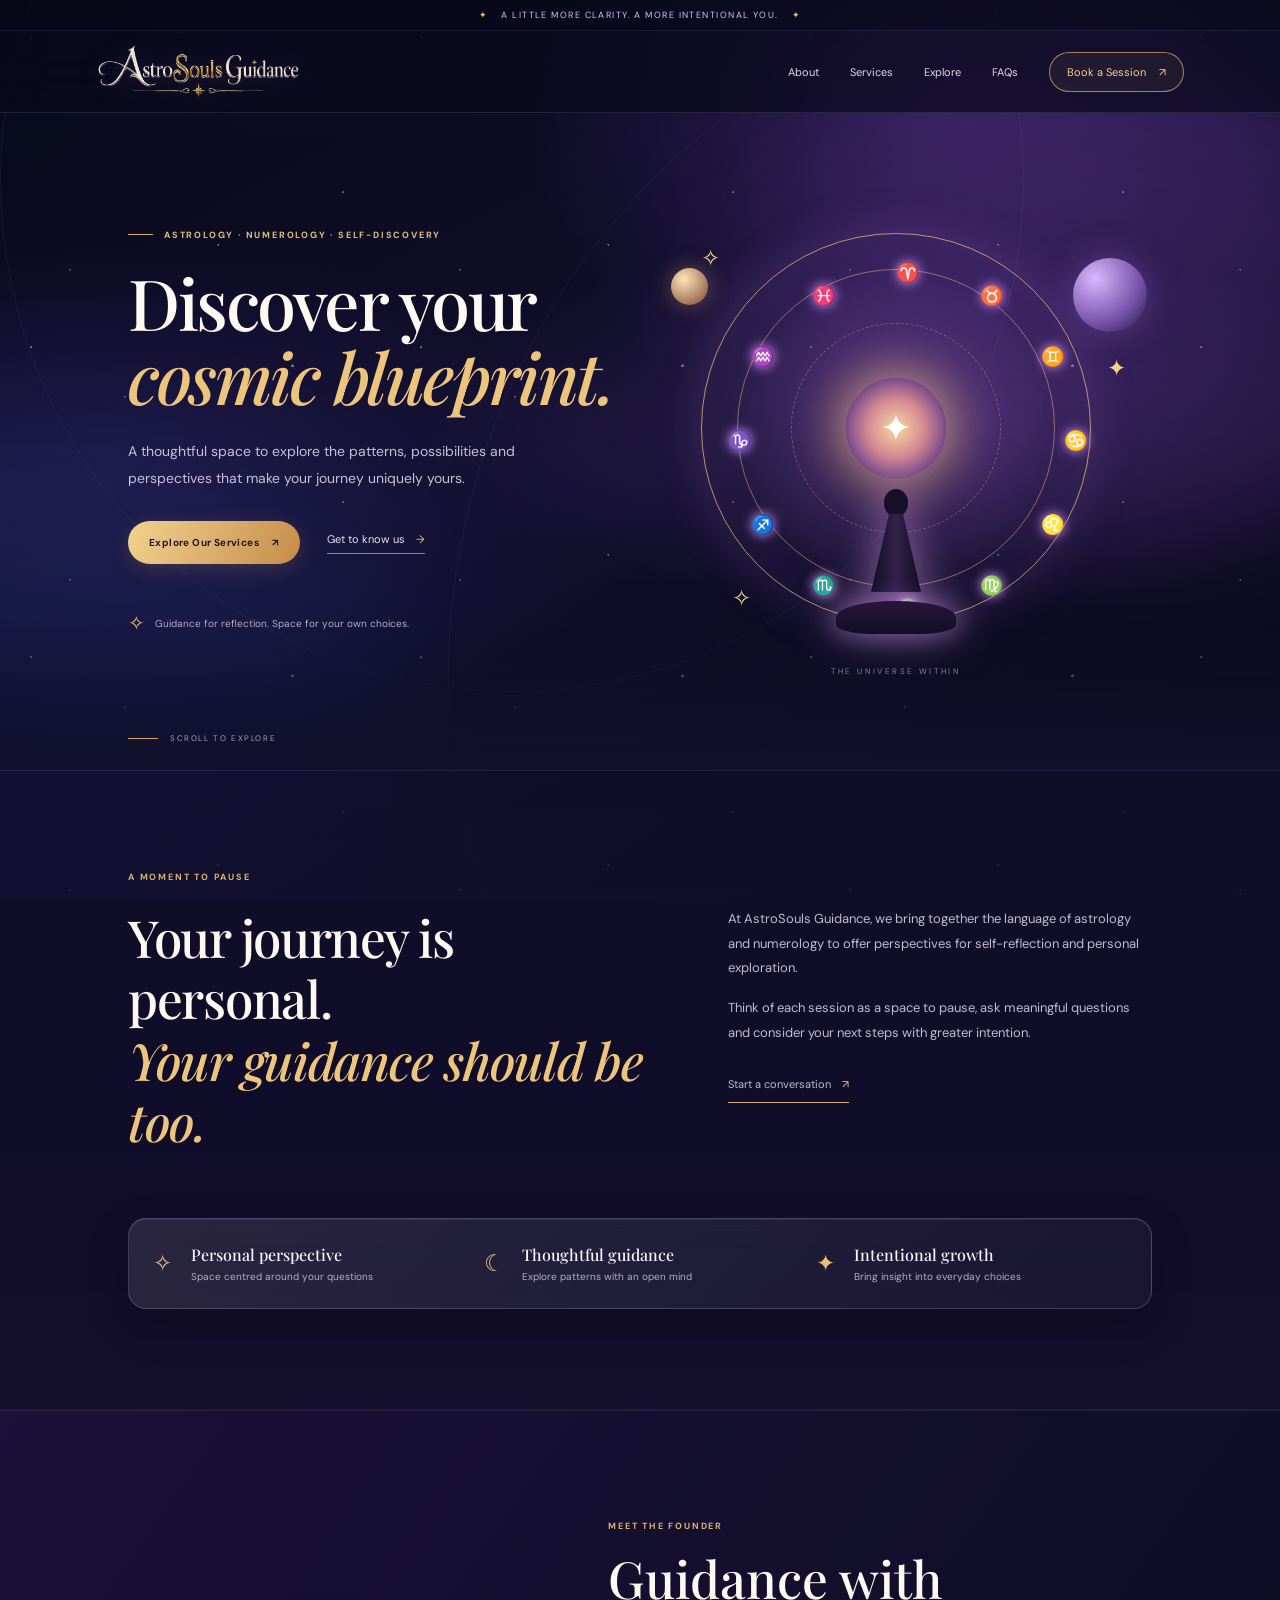
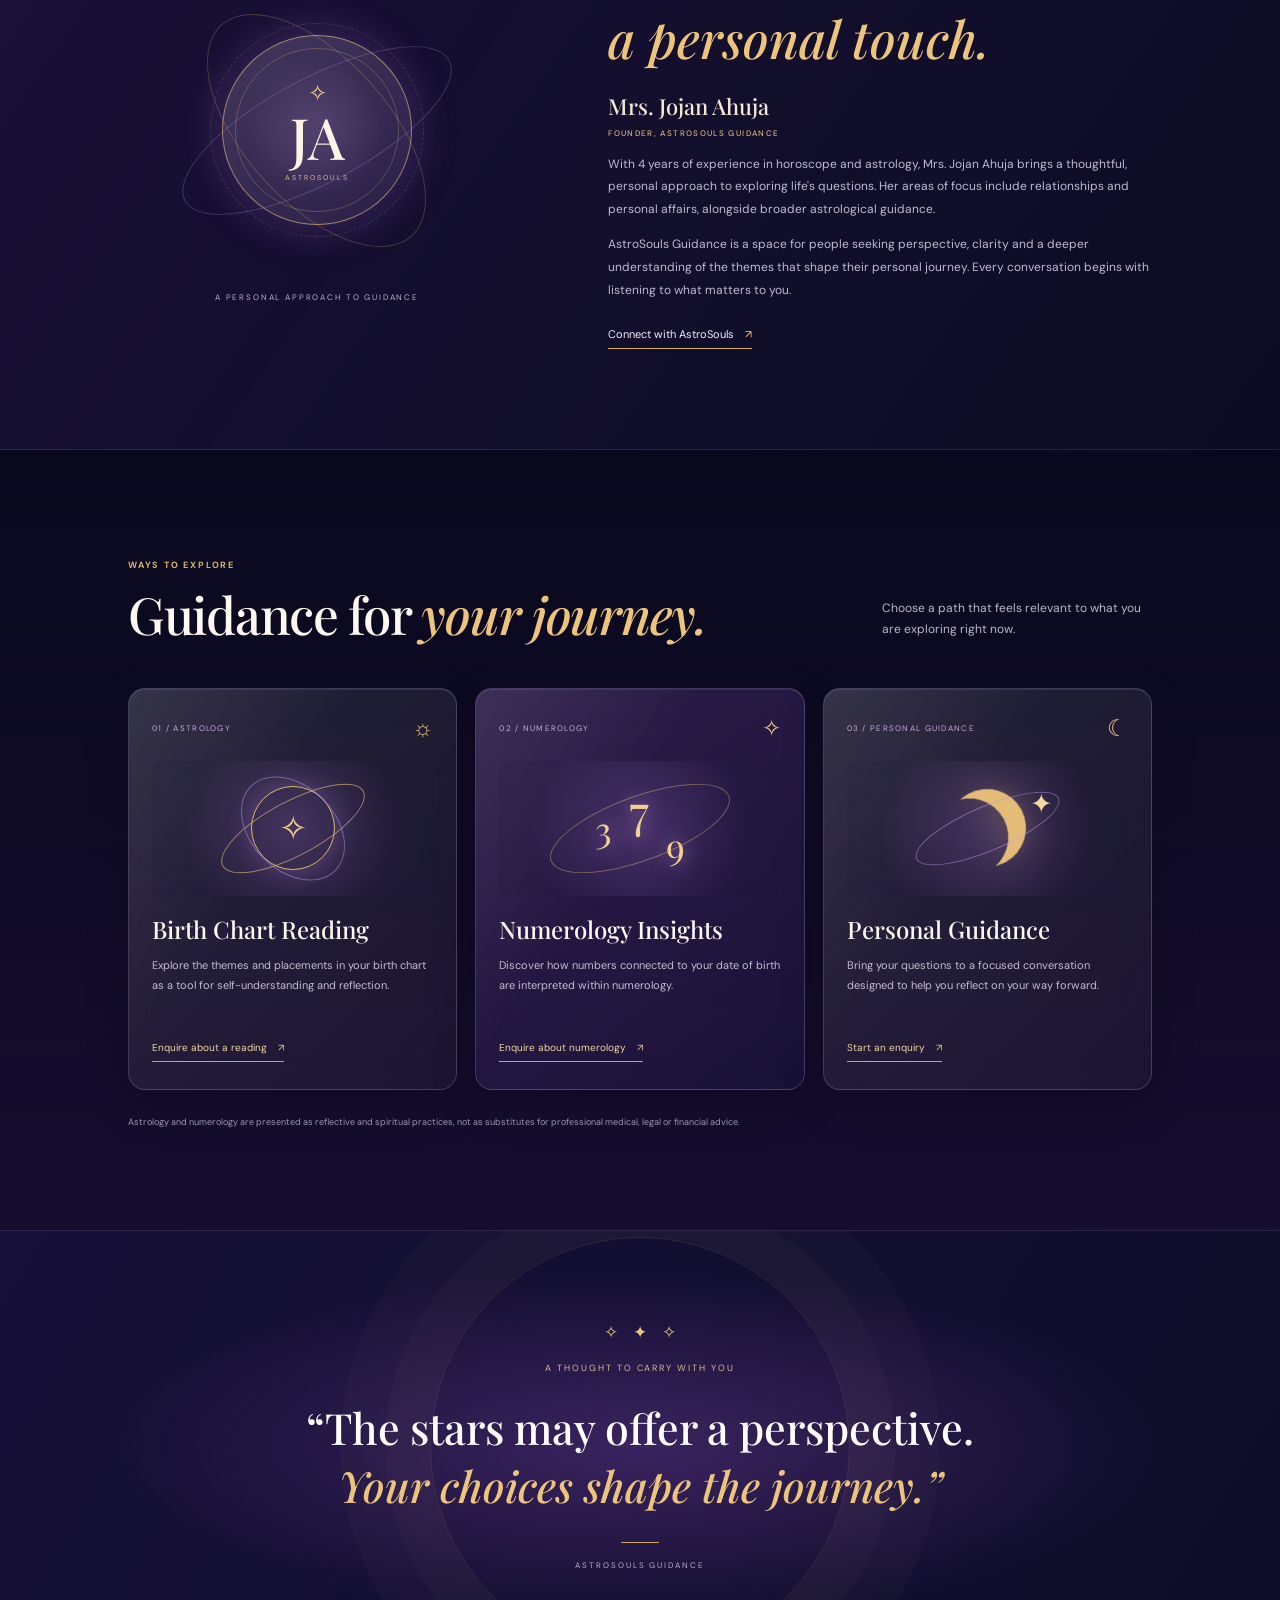
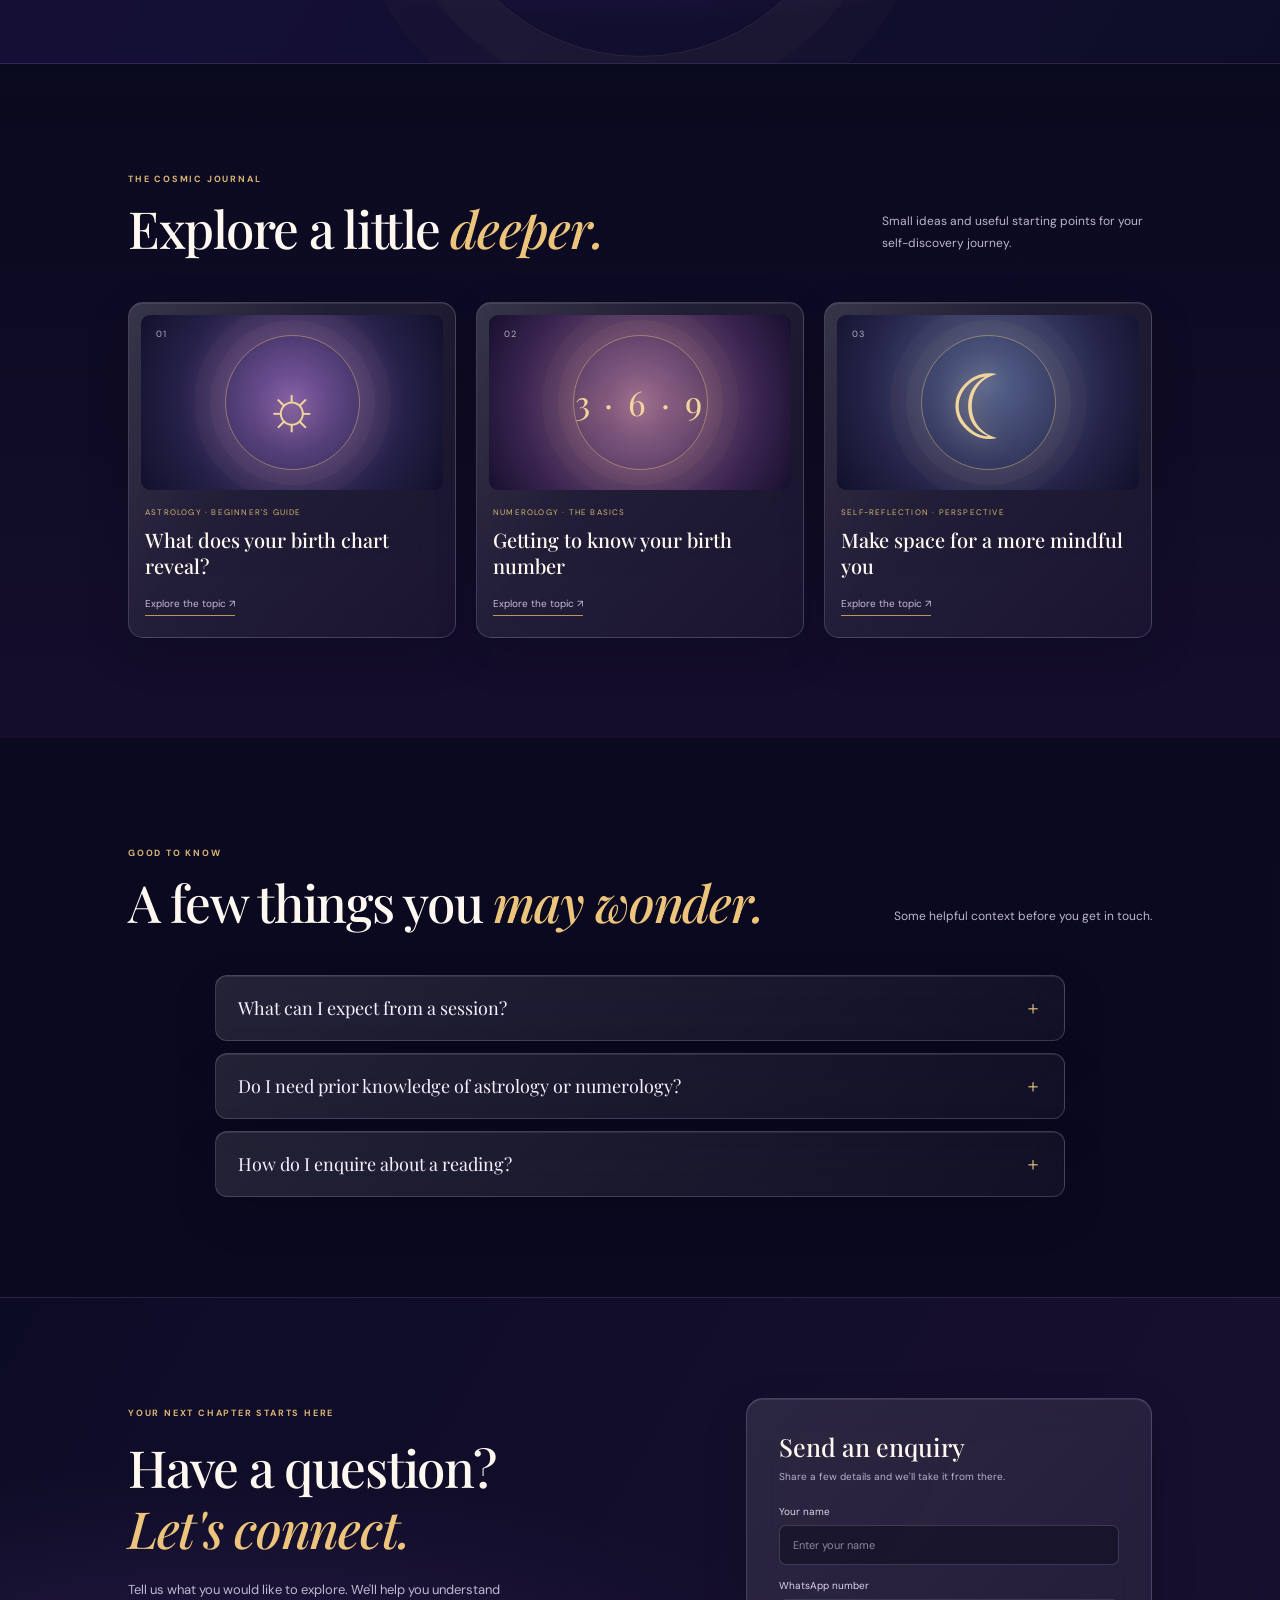
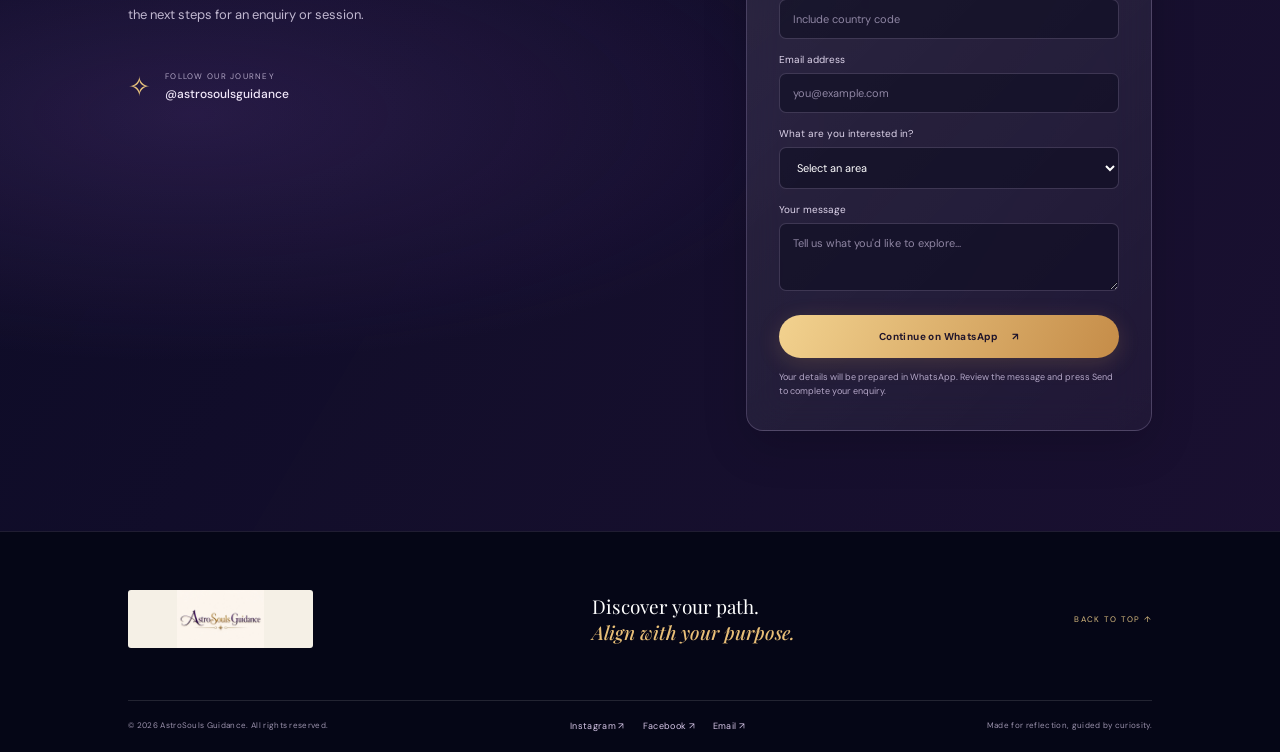
==== index.html @ 501d6ed8 "Add files via upload" ====
<!DOCTYPE html>
<html lang="en">
<head>
  <meta charset="UTF-8">
  <meta name="viewport" content="width=device-width, initial-scale=1.0">
  <meta name="theme-color" content="#09091d">
  <meta name="description" content="Explore astrology and numerology with AstroSouls Guidance. Discover meaningful insights and find a clearer path forward.">
  <title>AstroSouls Guidance | Discover Your Cosmic Blueprint</title>
  <link rel="preconnect" href="https://fonts.googleapis.com">
  <link rel="preconnect" href="https://fonts.gstatic.com" crossorigin>
  <link href="https://fonts.googleapis.com/css2?family=DM+Sans:wght@400;500;600;700&family=Playfair+Display:ital,wght@0,500;0,600;0,700;1,500;1,600&display=swap" rel="stylesheet">
  <link rel="stylesheet" href="styles.css">
</head>
<body>
  <div class="cosmos-bg" aria-hidden="true"><div class="nebula nebula-one"></div><div class="nebula nebula-two"></div><div class="star-layer"></div><div class="bg-orbit bg-orbit-one"></div><div class="bg-orbit bg-orbit-two"></div></div>

  <div class="announcement"><span>✦</span> A little more clarity. A more intentional you. <span>✦</span></div>
  <header class="site-header" id="top">
    <a class="brand" href="#top" aria-label="AstroSouls Guidance home"><img src="assets/astrosouls-logo-header.png" alt="AstroSouls Guidance logo"></a>
    <button class="menu-toggle" aria-label="Open navigation" aria-expanded="false"><span></span><span></span></button>
    <nav class="main-nav" aria-label="Main navigation">
      <a href="#founder">About</a><a href="#services">Services</a><a href="#insights">Explore</a><a href="#faq">FAQs</a><a class="nav-cta" href="#contact">Book a Session <span>↗</span></a>
    </nav>
  </header>

  <main>
    <section class="hero" id="home">
      <div class="hero-copy reveal">
        <p class="eyebrow"><span></span> ASTROLOGY · NUMEROLOGY · SELF-DISCOVERY</p>
        <h1>Discover your<br><em>cosmic blueprint.</em></h1>
        <p class="hero-description">A thoughtful space to explore the patterns, possibilities and perspectives that make your journey uniquely yours.</p>
        <div class="hero-actions"><a class="button button-gold" href="#services">Explore Our Services <b>↗</b></a><a class="text-link" href="#about">Get to know us <span>→</span></a></div>
        <div class="hero-note"><span>✧</span> Guidance for reflection. Space for your own choices.</div>
      </div>
      <div class="hero-visual reveal" aria-label="Decorative celestial zodiac illustration">
        <div class="hero-halo"></div><div class="hero-planet planet-large"></div><div class="hero-planet planet-small"></div>
        <div class="zodiac-wheel"><div class="wheel-inner"><span>♈</span><span>♉</span><span>♊</span><span>♋</span><span>♌</span><span>♍</span><span>♎</span><span>♏</span><span>♐</span><span>♑</span><span>♒</span><span>♓</span></div><div class="wheel-core">✦</div></div>
        <div class="meditating-silhouette"><div class="figure-head"></div><div class="figure-body"></div><div class="figure-base"></div></div>
        <span class="visual-star visual-star-one">✧</span><span class="visual-star visual-star-two">✦</span><span class="visual-star visual-star-three">✧</span>
        <div class="visual-caption">THE UNIVERSE WITHIN</div>
      </div>
      <a class="scroll-cue" href="#about"><span></span> SCROLL TO EXPLORE</a>
    </section>

    <section class="intro section-wrap" id="about">
      <div class="section-kicker reveal">A MOMENT TO PAUSE</div>
      <div class="intro-grid"><h2 class="reveal">Your journey is personal.<br><em>Your guidance should be too.</em></h2><div class="intro-copy reveal"><p>At AstroSouls Guidance, we bring together the language of astrology and numerology to offer perspectives for self-reflection and personal exploration.</p><p>Think of each session as a space to pause, ask meaningful questions and consider your next steps with greater intention.</p><a class="underlined-link" href="#contact">Start a conversation <span>↗</span></a></div></div>
      <div class="value-strip glass-panel reveal"><div><span class="value-icon">✧</span><strong>Personal perspective</strong><small>Space centred around your questions</small></div><div><span class="value-icon">☾</span><strong>Thoughtful guidance</strong><small>Explore patterns with an open mind</small></div><div><span class="value-icon">✦</span><strong>Intentional growth</strong><small>Bring insight into everyday choices</small></div></div>
    </section>


    <section class="founder-section section-wrap" id="founder">
      <div class="founder-visual reveal">
        <div class="founder-aura"></div>
        <div class="founder-emblem"><span>✧</span><strong>JA</strong><small>ASTROSOULS</small></div>
        <span class="founder-orbit founder-orbit-one"></span>
        <span class="founder-orbit founder-orbit-two"></span>
        <p class="founder-visual-caption">A PERSONAL APPROACH TO GUIDANCE</p>
      </div>
      <div class="founder-copy reveal">
        <p class="section-kicker">MEET THE FOUNDER</p>
        <h2>Guidance with<br><em>a personal touch.</em></h2>
        <h3>Mrs. Jojan Ahuja <span>FOUNDER, ASTROSOULS GUIDANCE</span></h3>
        <p>With 4 years of experience in horoscope and astrology, Mrs. Jojan Ahuja brings a thoughtful, personal approach to exploring life's questions. Her areas of focus include relationships and personal affairs, alongside broader astrological guidance.</p>
        <p>AstroSouls Guidance is a space for people seeking perspective, clarity and a deeper understanding of the themes that shape their personal journey. Every conversation begins with listening to what matters to you.</p>
        <a class="underlined-link" href="#contact">Connect with AstroSouls <span>↗</span></a>
      </div>
    </section>

    <section class="services section-wrap" id="services">
      <div class="section-heading reveal"><div><p class="section-kicker">WAYS TO EXPLORE</p><h2>Guidance for <em>your journey.</em></h2></div><p>Choose a path that feels relevant to what you are exploring right now.</p></div>
      <div class="service-grid">
        <article class="service-card glass-panel reveal"><div class="service-top"><span class="service-number">01 / ASTROLOGY</span><span class="service-symbol">☼</span></div><div class="service-art astrology-art"><div class="mini-wheel">✧</div><span class="orbit orbit-a"></span><span class="orbit orbit-b"></span></div><h3>Birth Chart Reading</h3><p>Explore the themes and placements in your birth chart as a tool for self-understanding and reflection.</p><a href="#contact" class="card-link">Enquire about a reading <span>↗</span></a></article>
        <article class="service-card glass-panel service-featured reveal"><div class="service-top"><span class="service-number">02 / NUMEROLOGY</span><span class="service-symbol">✧</span></div><div class="service-art number-art"><span>3</span><span>7</span><span>9</span><i></i></div><h3>Numerology Insights</h3><p>Discover how numbers connected to your date of birth are interpreted within numerology.</p><a href="#contact" class="card-link">Enquire about numerology <span>↗</span></a></article>
        <article class="service-card glass-panel reveal"><div class="service-top"><span class="service-number">03 / PERSONAL GUIDANCE</span><span class="service-symbol">☾</span></div><div class="service-art moon-art"><div class="crescent"></div><span>✦</span><i></i></div><h3>Personal Guidance</h3><p>Bring your questions to a focused conversation designed to help you reflect on your way forward.</p><a href="#contact" class="card-link">Start an enquiry <span>↗</span></a></article>
      </div>
      <p class="disclaimer">Astrology and numerology are presented as reflective and spiritual practices, not as substitutes for professional medical, legal or financial advice.</p>
    </section>

    <section class="quote-band"><div class="quote-orbit"></div><div class="quote-stars">✧ &nbsp; ✦ &nbsp; ✧</div><p class="quote-label">A THOUGHT TO CARRY WITH YOU</p><h2>“The stars may offer a perspective.<br><em>Your choices shape the journey.”</em></h2><span class="quote-rule"></span><p class="quote-signature">ASTROSOULS GUIDANCE</p></section>

    <section class="explore section-wrap" id="insights">
      <div class="section-heading reveal"><div><p class="section-kicker">THE COSMIC JOURNAL</p><h2>Explore a little <em>deeper.</em></h2></div><p>Small ideas and useful starting points for your self-discovery journey.</p></div>
      <div class="insight-grid">
        <a class="insight-card glass-panel reveal" href="#contact"><div class="insight-art art-birth"><span>01</span><i>☼</i><b></b></div><div class="insight-meta">ASTROLOGY · BEGINNER'S GUIDE</div><h3>What does your birth chart reveal?</h3><span class="read-link">Explore the topic ↗</span></a>
        <a class="insight-card glass-panel reveal" href="#contact"><div class="insight-art art-number"><span>02</span><i>3 · 6 · 9</i><b></b></div><div class="insight-meta">NUMEROLOGY · THE BASICS</div><h3>Getting to know your birth number</h3><span class="read-link">Explore the topic ↗</span></a>
        <a class="insight-card glass-panel reveal" href="#contact"><div class="insight-art art-moon"><span>03</span><i>☾</i><b></b></div><div class="insight-meta">SELF-REFLECTION · PERSPECTIVE</div><h3>Make space for a more mindful you</h3><span class="read-link">Explore the topic ↗</span></a>
      </div>
    </section>

    <section class="faq-section section-wrap" id="faq">
      <div class="section-heading reveal"><div><p class="section-kicker">GOOD TO KNOW</p><h2>A few things you <em>may wonder.</em></h2></div><p>Some helpful context before you get in touch.</p></div>
      <div class="faq-list reveal">
        <details class="faq-item glass-panel"><summary>What can I expect from a session?<span>＋</span></summary><p>A session is intended as a space to explore your questions through astrology or numerology and reflect on possible perspectives. Share your area of interest through the enquiry form to discuss the next steps.</p></details>
        <details class="faq-item glass-panel"><summary>Do I need prior knowledge of astrology or numerology?<span>＋</span></summary><p>No prior knowledge is needed to make an enquiry. You can tell us what you are curious about, and we can help you identify a suitable starting point.</p></details>
        <details class="faq-item glass-panel"><summary>How do I enquire about a reading?<span>＋</span></summary><p>Use the enquiry form below, select the service you are interested in and share your message. The contact form needs a business email or form service connected before it can receive submissions.</p></details>
      </div>
    </section>

    <section class="contact section-wrap" id="contact">
      <div class="contact-copy reveal"><p class="section-kicker">YOUR NEXT CHAPTER STARTS HERE</p><h2>Have a question?<br><em>Let's connect.</em></h2><p>Tell us what you would like to explore. We'll help you understand the next steps for an enquiry or session.</p><div class="contact-detail"><span>✧</span><div><small>FOLLOW OUR JOURNEY</small><strong>@astrosoulsguidance</strong></div></div></div>
      <form class="contact-form glass-panel reveal" id="enquiry-form"><h3>Send an enquiry</h3><p>Share a few details and we'll take it from there.</p><label for="name">Your name</label><input id="name" name="name" type="text" placeholder="Enter your name" required><label for="phone">WhatsApp number</label><input id="phone" name="phone" type="tel" inputmode="tel" placeholder="Include country code" required><label for="email">Email address</label><input id="email" name="email" type="email" placeholder="you@example.com" required><label for="interest">What are you interested in?</label><select id="interest" name="interest" required><option value="">Select an area</option><option>Birth Chart Reading</option><option>Numerology Insights</option><option>Personal Guidance</option><option>I'm not sure yet</option></select><label for="message">Your message</label><textarea id="message" name="message" rows="3" placeholder="Tell us what you'd like to explore..."></textarea><button class="button button-gold" type="submit">Continue on WhatsApp <b>↗</b></button><p class="form-note" id="form-note">Your details will be prepared in WhatsApp. Review the message and press Send to complete your enquiry.</p></form>
    </section>
  </main>

  <footer class="site-footer"><div class="footer-top"><a class="footer-brand" href="#top"><img src="assets/astrosouls-logo.jpg" alt="AstroSouls Guidance"></a><p>Discover your path.<br><em>Align with your purpose.</em></p><a class="back-top" href="#top">BACK TO TOP ↑</a></div><div class="footer-bottom">
      <span>© <span id="year"></span> AstroSouls Guidance. All rights reserved.</span>
      <div class="footer-socials">
        <a href="https://www.instagram.com/p/DfhY9S6mOmZ/" target="_blank" rel="noopener noreferrer" aria-label="Instagram">Instagram ↗</a>
        <a href="https://www.facebook.com/p/AstroSouls-Guidance-61570780328437/" target="_blank" rel="noopener noreferrer" aria-label="Facebook">Facebook ↗</a>
        <a href="mailto:astrosoulsguidance@gmail.com">Email ↗</a>
      </div>
      <span>Made for reflection, guided by curiosity.</span>
    </div></footer>
  <script src="script.js"></script>
</body>
</html>
---- styles.css ----
*{box-sizing:border-box}html{scroll-behavior:smooth;scroll-padding-top:100px}body{margin:0;background:#09091d;color:#f5f0ff;font-family:"DM Sans",sans-serif;-webkit-font-smoothing:antialiased;overflow-x:hidden}a{color:inherit;text-decoration:none}button,input,select,textarea{font:inherit}.cosmos-bg{position:fixed;inset:0;z-index:-2;overflow:hidden;background:radial-gradient(ellipse at 75% 12%,#34205c 0,transparent 32%),radial-gradient(ellipse at 8% 54%,#241b50 0,transparent 35%),linear-gradient(145deg,#080a1c,#12102e 52%,#09091b)}.nebula{position:absolute;border-radius:50%;filter:blur(80px);opacity:.3;pointer-events:none}.nebula-one{width:55vw;height:38vw;background:#713ca5;top:5%;right:-15%}.nebula-two{width:50vw;height:35vw;background:#293d91;top:48%;left:-20%}.star-layer{position:absolute;inset:0;background-image:radial-gradient(1px 1px at 8% 12%,#fff 98%,transparent),radial-gradient(1px 1px at 32% 28%,#d6baff 98%,transparent),radial-gradient(1.5px 1.5px at 75% 18%,#fff 98%,transparent),radial-gradient(1px 1px at 88% 62%,#f5d9a0 98%,transparent),radial-gradient(1px 1px at 56% 79%,#fff 98%,transparent),radial-gradient(1px 1px at 18% 87%,#c9b6ff 98%,transparent);background-size:390px 310px;opacity:.48}.bg-orbit{position:absolute;border:1px solid rgba(196,160,255,.08);border-radius:50%;width:80vw;height:80vw;left:40%;top:20%;transform:translate(-50%,-50%)}.bg-orbit-two{width:110vw;height:110vw;left:90%;top:75%}.announcement{height:31px;background:rgba(7,8,24,.8);border-bottom:1px solid rgba(214,185,255,.1);display:flex;align-items:center;justify-content:center;gap:13px;font-size:9px;letter-spacing:.16em;text-transform:uppercase;color:#d6c4ee}.announcement span{color:#e7bd72}.site-header{height:82px;padding:0 7.5%;display:flex;align-items:center;justify-content:space-between;position:sticky;top:0;z-index:20;background:rgba(9,9,29,.72);backdrop-filter:blur(22px);-webkit-backdrop-filter:blur(22px);border-bottom:1px solid rgba(220,197,255,.12)}.brand{width:205px;height:64px;display:flex;align-items:center;justify-content:flex-start;overflow:visible;background:transparent;border:0;border-radius:0;mix-blend-mode:normal}.brand img{width:100%;height:100%;object-fit:contain;filter:drop-shadow(0 2px 12px rgba(219,177,255,.18))}.footer-brand img{width:100%;height:100%;object-fit:contain}.main-nav{display:flex;align-items:center;gap:31px;font-size:11px;color:#e0d9ee}.main-nav>a:not(.nav-cta){transition:color .25s}.main-nav>a:hover{color:#f1c779}.nav-cta{padding:12px 17px;border:1px solid rgba(231,189,114,.65);border-radius:30px;color:#f3d28f;background:rgba(226,185,111,.07)}.nav-cta span{margin-left:10px}.menu-toggle{display:none;background:none;border:0}.hero{min-height:650px;position:relative;overflow:hidden;display:grid;grid-template-columns:1fr 1fr;align-items:center;padding:65px 10% 92px;background:radial-gradient(ellipse at 72% 47%,rgba(114,70,164,.27),transparent 38%),linear-gradient(180deg,rgba(9,9,29,.08),rgba(9,9,29,.3))}.hero:after{content:"";position:absolute;inset:auto 0 0;height:150px;background:linear-gradient(transparent,#11102c);pointer-events:none}.hero-copy{position:relative;z-index:3;max-width:570px}.eyebrow,.section-kicker{font-size:9px;letter-spacing:.2em;color:#e6bd78;font-weight:700}.eyebrow{display:flex;align-items:center;gap:11px}.eyebrow span{height:1px;width:25px;background:#d8ad67}.hero h1,h2,h3{font-family:"Playfair Display",serif;font-weight:500}.hero h1{font-size:clamp(46px,5.5vw,76px);line-height:1.06;letter-spacing:-.035em;margin:24px 0;color:#fff9f1}.hero h1 em,h2 em,.quote-band em,.footer-top em{font-weight:500;color:#edc47c}.hero-description{font-size:14px;line-height:1.9;color:#c7c1d6;max-width:460px}.hero-actions{display:flex;align-items:center;gap:27px;margin-top:30px}.button{border:0;display:inline-flex;align-items:center;justify-content:center;padding:15px 21px;font-size:10px;letter-spacing:.04em;cursor:pointer;transition:transform .25s,box-shadow .25s,filter .25s}.button:hover{transform:translateY(-3px);box-shadow:0 12px 30px rgba(221,174,99,.22);filter:brightness(1.08)}.button-gold{background:linear-gradient(115deg,#f2d28f,#c58c48);color:#20152b;border-radius:30px;font-weight:700;box-shadow:0 5px 22px rgba(216,167,91,.19)}.button b{margin-left:13px}.text-link{font-size:11px;border-bottom:1px solid rgba(231,194,126,.65);padding-bottom:7px;color:#e9e2f2}.text-link span{color:#eac47e;margin-left:8px}.hero-note{display:flex;align-items:center;gap:10px;margin-top:46px;color:#b5adc9;font-size:10px}.hero-note span{font-size:20px;color:#e8bd74}.hero-visual{height:500px;position:relative;display:flex;align-items:center;justify-content:center;isolation:isolate}.hero-halo{position:absolute;width:380px;height:380px;border-radius:50%;background:radial-gradient(circle,rgba(255,203,151,.3),rgba(169,99,214,.15) 36%,transparent 70%);filter:blur(13px)}.zodiac-wheel{width:min(390px,80vw);aspect-ratio:1;border:1px solid rgba(244,198,124,.72);border-radius:50%;position:relative;display:grid;place-items:center;box-shadow:0 0 50px rgba(175,112,220,.2),inset 0 0 50px rgba(174,119,221,.12);animation:wheelRotate 100s linear infinite}.zodiac-wheel:before,.zodiac-wheel:after{content:"";position:absolute;border:1px solid rgba(239,194,125,.48);border-radius:50%}.zodiac-wheel:before{inset:9%}.zodiac-wheel:after{inset:23%;border-style:dashed;opacity:.7}.wheel-inner{position:absolute;inset:0;border-radius:50%;animation:wheelRotate 100s linear infinite reverse}.wheel-inner span{position:absolute;left:50%;top:50%;font-size:19px;color:#f0ca86;text-shadow:0 0 12px #d99bff;transform:rotate(calc(var(--i)*30deg)) translateY(-168px) rotate(calc(var(--i)*-30deg))}.wheel-inner span:nth-child(1){--i:0}.wheel-inner span:nth-child(2){--i:1}.wheel-inner span:nth-child(3){--i:2}.wheel-inner span:nth-child(4){--i:3}.wheel-inner span:nth-child(5){--i:4}.wheel-inner span:nth-child(6){--i:5}.wheel-inner span:nth-child(7){--i:6}.wheel-inner span:nth-child(8){--i:7}.wheel-inner span:nth-child(9){--i:8}.wheel-inner span:nth-child(10){--i:9}.wheel-inner span:nth-child(11){--i:10}.wheel-inner span:nth-child(12){--i:11}.wheel-core{width:100px;height:100px;border-radius:50%;display:grid;place-items:center;background:radial-gradient(circle,#f9d8a3,#d58a92 40%,#633c89 78%);box-shadow:0 0 50px rgba(250,188,154,.75);color:#fff;font-size:38px}.hero-planet{position:absolute;border-radius:50%;z-index:-1}.planet-large{width:74px;height:74px;right:1%;top:16%;background:radial-gradient(circle at 30% 28%,#d9b8ff,#7653a8 60%,#1b173c);box-shadow:0 0 35px rgba(162,108,218,.35)}.planet-small{width:37px;height:37px;left:6%;top:18%;background:radial-gradient(circle at 35% 30%,#ffe4b5,#9c6e55 75%);box-shadow:0 0 22px rgba(239,180,116,.35)}.meditating-silhouette{position:absolute;bottom:44px;left:50%;transform:translateX(-50%);width:120px;height:150px;z-index:2;filter:drop-shadow(0 0 20px rgba(245,176,255,.55))}.figure-head{position:absolute;width:24px;height:28px;background:#171027;border-radius:50%;top:5px;left:48px}.figure-body{position:absolute;top:30px;left:35px;width:50px;height:78px;background:linear-gradient(90deg,#100d24,#34204b,#100d24);clip-path:polygon(36% 0,64% 0,100% 100%,0 100%)}.figure-base{position:absolute;bottom:0;left:0;width:120px;height:33px;border-radius:50% 50% 30% 30%;background:linear-gradient(#29163c,#100d24);box-shadow:0 0 24px rgba(204,139,255,.35)}.visual-star{position:absolute;color:#f3d28f;font-size:23px;animation:twinkle 3s ease-in-out infinite}.visual-star-one{top:13%;left:12%}.visual-star-two{top:35%;right:5%;animation-delay:1s}.visual-star-three{bottom:13%;left:18%;animation-delay:1.7s}.visual-caption{position:absolute;bottom:2px;font-size:8px;letter-spacing:.3em;color:#c9b4e3}.scroll-cue{position:absolute;bottom:27px;left:10%;font-size:8px;letter-spacing:.2em;color:#a9a2ba;display:flex;align-items:center;gap:12px;z-index:4}.scroll-cue span{height:1px;width:30px;background:#d5a85f}.section-wrap{padding:100px 10%;position:relative}.intro{background:linear-gradient(180deg,rgba(16,14,42,.8),rgba(24,17,53,.64));border-top:1px solid rgba(218,190,255,.09);border-bottom:1px solid rgba(218,190,255,.09)}.section-kicker{color:#d9b574}.intro-grid{display:grid;grid-template-columns:1.1fr .9fr;gap:8%;align-items:start;margin-top:24px}.intro h2,.section-heading h2,.contact h2{font-size:clamp(34px,4vw,52px);line-height:1.2;margin:0;letter-spacing:-.025em;color:#fff8f0}.intro-copy{color:#c2bbd2;font-size:13px;line-height:1.9}.intro-copy p{margin:0 0 15px}.underlined-link{display:inline-block;margin-top:14px;font-size:11px;border-bottom:1px solid #d5ac69;padding-bottom:7px}.underlined-link span{color:#efc57d;margin-left:8px}.glass-panel{background:linear-gradient(135deg,rgba(255,255,255,.105),rgba(255,255,255,.035));border:1px solid rgba(224,203,255,.2);box-shadow:inset 0 1px 0 rgba(255,255,255,.09),0 16px 45px rgba(0,0,0,.16);backdrop-filter:blur(18px);-webkit-backdrop-filter:blur(18px)}.value-strip{margin-top:65px;border-radius:18px;display:grid;grid-template-columns:repeat(3,1fr);padding:25px 24px;gap:20px}.value-strip>div{display:grid;grid-template-columns:38px 1fr;align-items:center}.value-icon{grid-row:span 2;color:#e8bf78;font-size:23px}.value-strip strong{font-family:"Playfair Display",serif;font-size:16px;font-weight:500;color:#f8f1ff}.value-strip small{font-size:10px;color:#b7adc9;margin-top:5px}.services{background:linear-gradient(180deg,rgba(10,10,30,.35),rgba(27,15,53,.76))}.section-heading{display:flex;justify-content:space-between;align-items:end;gap:35px;margin-bottom:42px}.section-heading h2{margin-top:13px}.section-heading>p{max-width:270px;color:#bdb5ce;font-size:12px;line-height:1.8;margin:0 0 5px}.service-grid{display:grid;grid-template-columns:repeat(3,1fr);gap:18px}.service-card{padding:24px 23px 27px;min-height:390px;position:relative;overflow:hidden;border-radius:17px;transition:transform .35s,border-color .35s,box-shadow .35s}.service-card:before,.insight-card:before{content:"";position:absolute;inset:0;background:linear-gradient(120deg,rgba(255,255,255,.08),transparent 40%);pointer-events:none}.service-card:hover{transform:translateY(-8px);border-color:rgba(244,199,126,.52);box-shadow:0 22px 50px rgba(0,0,0,.25),0 0 25px rgba(145,92,201,.12)}.service-featured{background:linear-gradient(145deg,rgba(101,65,143,.38),rgba(28,22,65,.55))}.service-top{display:flex;justify-content:space-between;align-items:center}.service-number{font-size:8px;letter-spacing:.16em;color:#c0a9d9}.service-symbol{font-size:23px;color:#edc47c}.service-art{height:135px;margin:18px 0 12px;position:relative;display:flex;align-items:center;justify-content:center;overflow:hidden;border-radius:11px;background:radial-gradient(circle at 50% 50%,rgba(173,120,214,.25),rgba(25,20,57,.12) 70%)}.mini-wheel{width:84px;height:84px;border:1px solid #dcb76f;border-radius:50%;display:grid;place-items:center;color:#f1d18e;font-size:34px;box-shadow:0 0 26px rgba(207,160,255,.25)}.orbit{position:absolute;width:160px;height:55px;border:1px solid rgba(230,189,119,.65);border-radius:50%;transform:rotate(-28deg)}.orbit-b{transform:rotate(45deg);width:120px;height:85px;border-color:rgba(184,145,235,.5)}.number-art{gap:17px;color:#f2d18e;font-family:"Playfair Display",serif;font-size:37px;text-shadow:0 0 20px rgba(236,187,255,.6)}.number-art span:nth-child(2){transform:translateY(-19px);font-size:49px}.number-art span:nth-child(3){transform:translateY(17px)}.number-art i{position:absolute;width:190px;height:65px;border:1px solid rgba(222,177,110,.45);border-radius:50%;transform:rotate(-20deg)}.moon-art .crescent{width:78px;height:78px;border-radius:50%;box-shadow:inset -20px 0 0 #e5bb78;transform:rotate(-28deg);filter:drop-shadow(0 0 15px rgba(229,187,120,.3))}.moon-art>span{position:absolute;left:65%;top:19%;color:#f4d89f;font-size:27px}.moon-art i{position:absolute;width:155px;height:45px;border:1px solid rgba(187,150,235,.5);border-radius:50%;transform:rotate(-23deg)}.service-card h3{font-size:24px;margin:17px 0 10px;color:#fff8f1}.service-card>p{font-size:11px;line-height:1.8;color:#c3bbd0;min-height:58px}.card-link{display:inline-block;margin-top:16px;font-size:10px;border-bottom:1px solid #c9a466;padding-bottom:7px;color:#f1d6a2}.card-link span{color:#f2c77b;margin-left:8px}.disclaimer{font-size:9px;color:#a69bb8;line-height:1.7;margin:25px 0 0}.quote-band{background:radial-gradient(ellipse at 50% 50%,rgba(115,64,158,.42),transparent 58%),linear-gradient(120deg,#171039,#0d0d28);color:#fff;text-align:center;padding:90px 20px 85px;position:relative;overflow:hidden;border-top:1px solid rgba(226,196,255,.13);border-bottom:1px solid rgba(226,196,255,.13)}.quote-orbit{position:absolute;width:420px;height:420px;border:1px solid rgba(232,194,130,.12);border-radius:50%;left:50%;top:50%;transform:translate(-50%,-50%);box-shadow:0 0 0 45px rgba(232,194,130,.025),0 0 0 90px rgba(232,194,130,.02)}.quote-stars{position:relative;color:#eac47d;font-size:17px}.quote-label{position:relative;font-size:9px;letter-spacing:.22em;color:#d6bb8a;margin:19px 0 24px}.quote-band h2{position:relative;font-size:clamp(28px,4vw,43px);line-height:1.35;margin:0}.quote-band em{color:#edc47c}.quote-rule{position:relative;display:block;width:38px;height:1px;background:#d3a85f;margin:28px auto 17px}.quote-signature{position:relative;font-size:8px;letter-spacing:.24em;color:#b9aecb}.explore{background:linear-gradient(180deg,rgba(11,11,31,.78),rgba(24,15,48,.82))}.insight-grid{display:grid;grid-template-columns:repeat(3,1fr);gap:20px}.insight-card{display:block;padding:12px 12px 21px;border-radius:15px;position:relative;overflow:hidden;transition:transform .3s,border-color .3s}.insight-card:hover{transform:translateY(-6px);border-color:rgba(236,194,125,.5)}.insight-art{height:175px;display:flex;align-items:center;justify-content:center;position:relative;overflow:hidden;border-radius:9px;background:radial-gradient(circle at 50% 48%,#805ca6,#252047 65%,#11102b)}.insight-art>span{position:absolute;top:13px;left:15px;font-size:9px;letter-spacing:.12em;color:rgba(255,255,255,.65)}.insight-art i{font-style:normal;font-family:"Playfair Display",serif;font-size:62px;color:#f1d59d;text-shadow:0 0 24px rgba(239,193,126,.55);z-index:1}.insight-art b{position:absolute;width:135px;height:135px;border:1px solid rgba(242,199,130,.45);border-radius:50%;box-shadow:0 0 0 15px rgba(242,199,130,.04),0 0 0 31px rgba(242,199,130,.03)}.art-number{background:radial-gradient(circle at 50% 50%,#9b6d90,#38234e 70%,#17102e)}.art-number i{font-size:34px;letter-spacing:.1em}.art-moon{background:radial-gradient(circle at 50% 40%,#57658f,#252449 65%,#10102a)}.art-moon i{font-size:90px}.insight-meta{font-size:8px;letter-spacing:.15em;color:#d5b474;margin:17px 4px 0}.insight-card h3{font-size:20px;line-height:1.3;margin:10px 4px;color:#fff8f1}.read-link{font-size:10px;color:#c8bdd8;border-bottom:1px solid #b9965e;padding-bottom:5px;display:inline-block;margin:8px 4px 0}.faq-section{background:rgba(12,11,34,.8)}.faq-list{max-width:850px;margin:0 auto;display:grid;gap:12px}.faq-item{border-radius:12px;padding:0 22px}.faq-item summary{cursor:pointer;list-style:none;padding:20px 0;font-family:"Playfair Display",serif;font-size:18px;color:#f8f0ff;display:flex;justify-content:space-between;gap:20px}.faq-item summary::-webkit-details-marker{display:none}.faq-item summary span{font-family:"DM Sans",sans-serif;color:#e9c27c}.faq-item p{font-size:12px;line-height:1.8;color:#c0b7d0;margin:0;padding:0 30px 20px 0}.contact{background:radial-gradient(ellipse at 15% 50%,rgba(99,62,144,.28),transparent 42%),linear-gradient(120deg,rgba(14,13,39,.9),rgba(28,17,52,.88));display:grid;grid-template-columns:1fr .82fr;gap:12%;border-top:1px solid rgba(221,194,255,.12)}.contact-copy{position:relative;z-index:1}.contact h2{margin:18px 0;font-size:clamp(38px,4vw,54px)}.contact-copy>p:not(.section-kicker){font-size:13px;line-height:1.9;color:#c1b8d1;max-width:390px}.contact-detail{display:flex;gap:14px;align-items:center;margin-top:42px}.contact-detail>span{font-size:27px;color:#eac47d}.contact-detail div{display:flex;flex-direction:column;gap:5px}.contact-detail small{font-size:8px;letter-spacing:.16em;color:#b1a5c5}.contact-detail strong{font-size:12px;font-weight:500;color:#f2e9fb}.contact-form{padding:31px 32px;position:relative;z-index:1;border-radius:17px}.contact-form h3{font-size:25px;margin:0 0 7px;color:#fff8f1}.contact-form>p{font-size:10px;color:#b9afc9;margin:0 0 22px}.contact-form label{display:block;font-size:10px;color:#ded4eb;margin:14px 0 7px}.contact-form input,.contact-form select,.contact-form textarea{width:100%;border:1px solid rgba(220,198,246,.2);background:rgba(9,9,29,.48);padding:12px 13px;font-size:11px;color:#fff;outline:none;border-radius:7px}.contact-form input::placeholder,.contact-form textarea::placeholder{color:#8f86a3}.contact-form select option{background:#17132e;color:#fff}.contact-form input:focus,.contact-form select:focus,.contact-form textarea:focus{border-color:#d9b16c;box-shadow:0 0 0 3px rgba(217,177,108,.09)}.contact-form textarea{resize:vertical}.button-gold[type=submit]{width:100%;margin-top:19px}.form-note{font-size:9px!important;line-height:1.6;margin:12px 0 0!important;color:#b5a8c8!important}.form-warning{color:#f0cb86!important}.site-footer{background:rgba(6,7,22,.96);color:#fff;padding:42px 10% 20px;border-top:1px solid rgba(225,199,255,.12)}.footer-top{display:flex;align-items:center;justify-content:space-between;padding-bottom:35px;border-bottom:1px solid rgba(255,255,255,.12)}.footer-brand{width:185px;height:58px;overflow:hidden;background:#f5f0e6;border-radius:3px}.footer-top>p{font-family:"Playfair Display",serif;font-size:19px;line-height:1.4;color:#fff}.footer-top em{color:#e8bf78}.back-top{font-size:8px;letter-spacing:.16em;color:#d9bc80}.footer-bottom{display:flex;justify-content:space-between;padding-top:19px;color:#9b92ad;font-size:8px;letter-spacing:.04em}.reveal{opacity:0;transform:translateY(22px);transition:opacity .75s ease,transform .75s ease}.reveal.is-visible{opacity:1;transform:translateY(0)}@keyframes wheelRotate{to{transform:rotate(360deg)}}@keyframes twinkle{0%,100%{opacity:.5;transform:scale(.85)}50%{opacity:1;transform:scale(1.18)}}@media(max-width:900px){.site-header{padding:0 5%;height:74px}.main-nav{gap:16px}.hero{padding-left:6%;padding-right:6%}.hero-visual{transform:scale(.86)}.section-wrap{padding:82px 7%}.service-card{padding:19px}.contact{gap:7%}}@media(max-width:680px){.announcement{font-size:8px;letter-spacing:.08em}.site-header{height:68px}.brand{width:178px;height:55px}.menu-toggle{display:flex;flex-direction:column;gap:6px;padding:10px}.menu-toggle span{width:23px;height:1px;background:#f2d59d}.main-nav{display:none;position:absolute;top:68px;left:0;right:0;background:rgba(12,11,34,.97);backdrop-filter:blur(20px);padding:22px 7%;flex-direction:column;align-items:stretch;gap:20px;border-bottom:1px solid rgba(221,194,255,.15)}.main-nav.open{display:flex}.nav-cta{text-align:center}.hero{display:flex;flex-direction:column;align-items:flex-start;padding:57px 7% 75px;min-height:auto}.hero h1{font-size:44px}.hero-description{font-size:13px}.hero-actions{gap:19px;flex-wrap:wrap}.hero-note{margin-top:28px}.hero-visual{width:100%;height:340px;transform:scale(.82);transform-origin:center;margin:-3px 0 -18px}.zodiac-wheel{width:350px}.wheel-inner span{transform:rotate(calc(var(--i)*30deg)) translateY(-151px) rotate(calc(var(--i)*-30deg))}.scroll-cue{left:7%;bottom:20px}.section-wrap{padding:70px 7%}.intro-grid{grid-template-columns:1fr;gap:20px}.intro h2,.section-heading h2{font-size:36px}.value-strip{grid-template-columns:1fr;gap:20px;margin-top:42px;padding:22px}.section-heading{display:block}.section-heading>p{margin-top:17px}.service-grid,.insight-grid{grid-template-columns:1fr;gap:15px}.service-card{min-height:0;padding:23px}.service-card>p{min-height:0}.service-art{height:145px}.quote-band{padding:70px 7%}.quote-band h2{font-size:29px}.insight-art{height:200px}.faq-item summary{font-size:16px}.contact{grid-template-columns:1fr;gap:38px}.contact-form{padding:25px 21px}.footer-top{flex-wrap:wrap;gap:20px}.footer-brand{width:155px;height:50px}.footer-top>p{font-size:16px}.back-top{width:100%}.footer-bottom{gap:12px;flex-direction:column;line-height:1.6}}@media(prefers-reduced-motion:reduce){*,*::before,*::after{scroll-behavior:auto!important;animation-duration:.01ms!important;transition-duration:.01ms!important}.reveal{opacity:1;transform:none}}

/* Founder profile */
.founder-section{display:grid;grid-template-columns:.82fr 1.18fr;align-items:center;gap:10%;background:linear-gradient(125deg,rgba(31,20,62,.82),rgba(12,13,37,.72));border-top:1px solid rgba(221,194,255,.1);border-bottom:1px solid rgba(221,194,255,.1);overflow:hidden}
.founder-visual{height:360px;position:relative;display:grid;place-items:center;isolation:isolate}
.founder-aura{position:absolute;width:250px;height:250px;border-radius:50%;background:radial-gradient(circle,rgba(220,166,255,.27),rgba(114,75,171,.12) 48%,transparent 72%);filter:blur(8px)}
.founder-emblem{width:190px;height:190px;border:1px solid rgba(235,194,125,.62);border-radius:50%;display:flex;flex-direction:column;align-items:center;justify-content:center;background:linear-gradient(145deg,rgba(255,255,255,.12),rgba(255,255,255,.025));box-shadow:inset 0 0 35px rgba(218,174,255,.1),0 0 50px rgba(173,115,222,.18);backdrop-filter:blur(12px);position:relative}
.founder-emblem:before,.founder-emblem:after{content:"";position:absolute;border:1px solid rgba(235,194,125,.26);border-radius:50%;inset:12px}
.founder-emblem:after{inset:-13px;border-style:dashed;opacity:.7}
.founder-emblem span{color:#f0c77f;font-size:23px}
.founder-emblem strong{font-family:"Playfair Display",serif;font-size:57px;font-weight:500;line-height:1;color:#fff4e4}
.founder-emblem small{font-size:7px;letter-spacing:.28em;color:#d9bd8b;margin-top:8px}
.founder-orbit{position:absolute;border:1px solid rgba(189,151,235,.27);border-radius:50%;width:300px;height:105px;transform:rotate(-28deg)}
.founder-orbit-two{width:285px;height:145px;transform:rotate(48deg);border-color:rgba(235,194,125,.24)}
.founder-visual-caption{position:absolute;bottom:0;font-size:8px;letter-spacing:.23em;color:#bcaed0}
.founder-copy h2{font-family:"Playfair Display",serif;font-size:clamp(36px,4vw,52px);font-weight:500;line-height:1.18;margin:16px 0 22px;color:#fff8f1}
.founder-copy h3{font-family:"Playfair Display",serif;font-size:22px;font-weight:500;margin:0 0 15px;color:#f5e9d6}
.founder-copy h3 span{display:block;font-family:"DM Sans",sans-serif;font-size:8px;letter-spacing:.17em;color:#d8b678;margin-top:7px}
.founder-copy>p:not(.section-kicker){font-size:12px;line-height:1.9;color:#c2b9d2;max-width:610px}
.footer-socials{display:flex;gap:18px;flex-wrap:wrap}
.footer-socials a{color:#d7c7e9;font-size:9px;transition:color .2s}
.footer-socials a:hover{color:#efc47c}
@media(max-width:680px){.founder-section{grid-template-columns:1fr;gap:25px}.founder-visual{height:300px}.founder-copy h2{font-size:37px}.footer-socials{width:100%;gap:15px}}
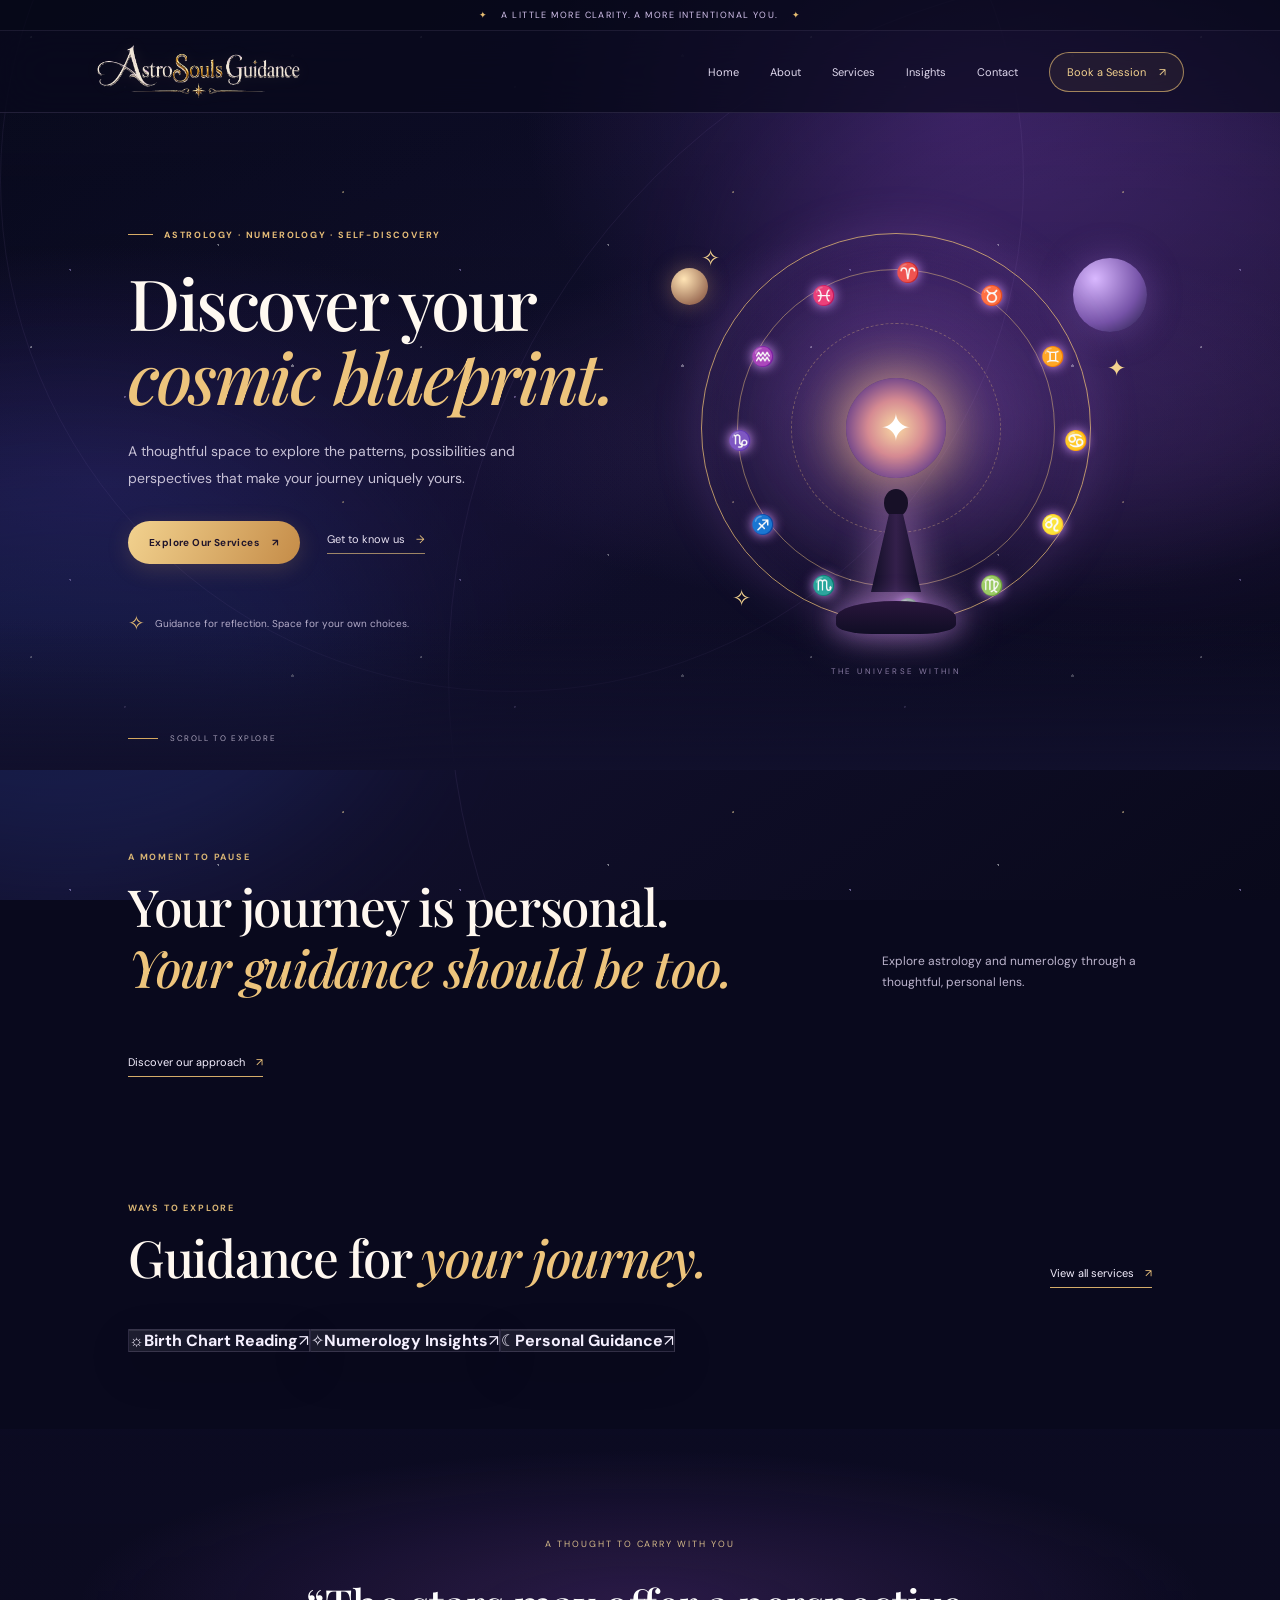
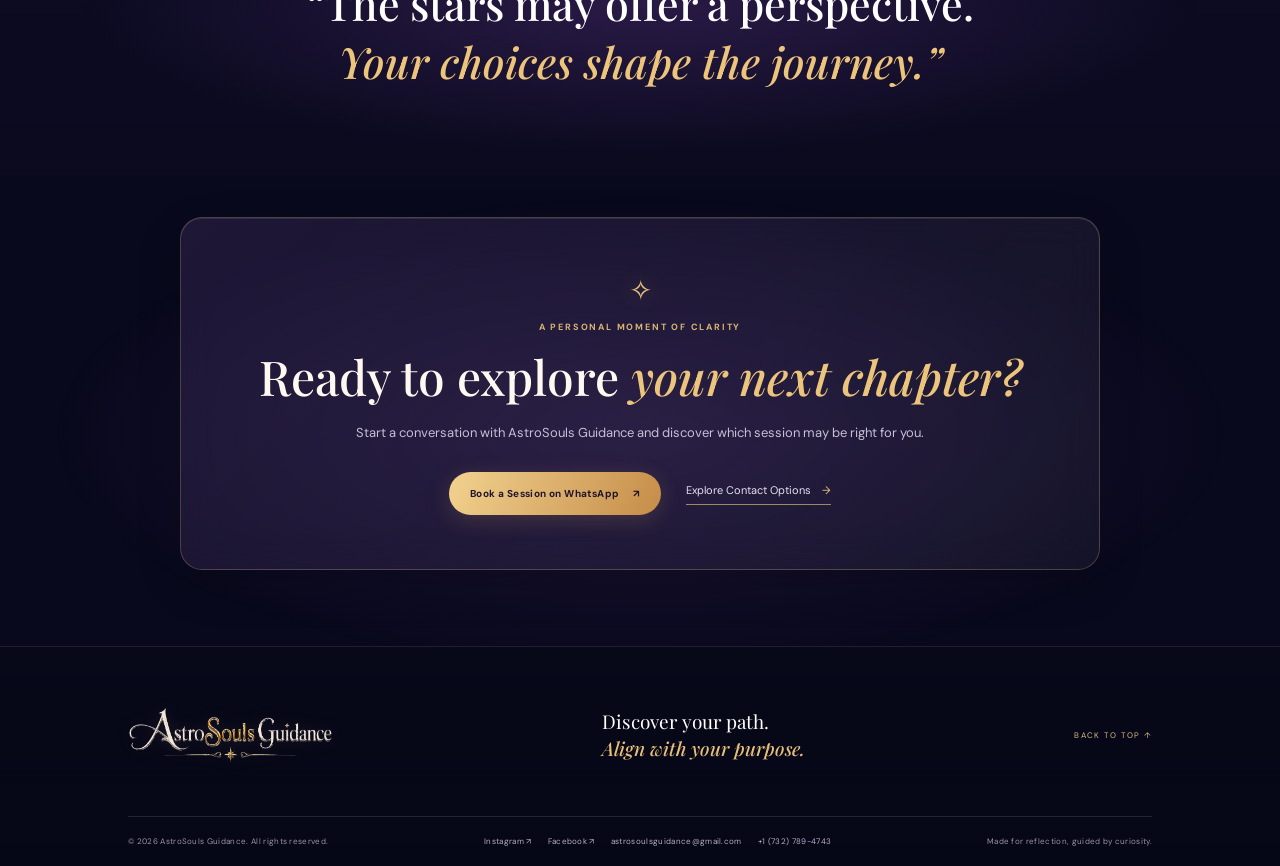
==== commit f3c6374f: "Add files via upload" ====
--- a/index.html
+++ b/index.html
@@ -1,30 +1,8 @@
-<!DOCTYPE html>
-<html lang="en">
-<head>
-  <meta charset="UTF-8">
-  <meta name="viewport" content="width=device-width, initial-scale=1.0">
-  <meta name="theme-color" content="#09091d">
-  <meta name="description" content="Explore astrology and numerology with AstroSouls Guidance. Discover meaningful insights and find a clearer path forward.">
-  <title>AstroSouls Guidance | Discover Your Cosmic Blueprint</title>
-  <link rel="preconnect" href="https://fonts.googleapis.com">
-  <link rel="preconnect" href="https://fonts.gstatic.com" crossorigin>
-  <link href="https://fonts.googleapis.com/css2?family=DM+Sans:wght@400;500;600;700&family=Playfair+Display:ital,wght@0,500;0,600;0,700;1,500;1,600&display=swap" rel="stylesheet">
-  <link rel="stylesheet" href="styles.css">
-</head>
-<body>
-  <div class="cosmos-bg" aria-hidden="true"><div class="nebula nebula-one"></div><div class="nebula nebula-two"></div><div class="star-layer"></div><div class="bg-orbit bg-orbit-one"></div><div class="bg-orbit bg-orbit-two"></div></div>
-
-  <div class="announcement"><span>✦</span> A little more clarity. A more intentional you. <span>✦</span></div>
-  <header class="site-header" id="top">
-    <a class="brand" href="#top" aria-label="AstroSouls Guidance home"><img src="assets/astrosouls-logo-header.png" alt="AstroSouls Guidance logo"></a>
-    <button class="menu-toggle" aria-label="Open navigation" aria-expanded="false"><span></span><span></span></button>
-    <nav class="main-nav" aria-label="Main navigation">
-      <a href="#founder">About</a><a href="#services">Services</a><a href="#insights">Explore</a><a href="#faq">FAQs</a><a class="nav-cta" href="#contact">Book a Session <span>↗</span></a>
-    </nav>
-  </header>
-
-  <main>
-    <section class="hero" id="home">
+<!DOCTYPE html><html lang="en"><head><meta charset="UTF-8"><meta name="viewport" content="width=device-width, initial-scale=1.0"><meta name="theme-color" content="#09091d"><meta name="description" content="Explore astrology and numerology with AstroSouls Guidance."><title>Discover Your Cosmic Blueprint | AstroSouls Guidance</title><link rel="preconnect" href="https://fonts.googleapis.com"><link rel="preconnect" href="https://fonts.gstatic.com" crossorigin><link href="https://fonts.googleapis.com/css2?family=DM+Sans:wght@400;500;600;700&family=Playfair+Display:ital,wght@0,500;0,600;0,700;1,500;1,600&display=swap" rel="stylesheet"><link rel="stylesheet" href="styles.css"></head><body>
+<div class="cosmos-bg" aria-hidden="true"><div class="nebula nebula-one"></div><div class="nebula nebula-two"></div><div class="star-layer"></div><div class="bg-orbit bg-orbit-one"></div><div class="bg-orbit bg-orbit-two"></div><div class="ambient-particles"><i></i><i></i><i></i><i></i><i></i><i></i><i></i><i></i><i></i><i></i><i></i><i></i></div></div>
+<div class="announcement"><span>✦</span> A little more clarity. A more intentional you. <span>✦</span></div>
+<header class="site-header" id="top"><a class="brand" href="index.html" aria-label="AstroSouls Guidance home"><img src="assets/astrosouls-logo-header.png" alt="AstroSouls Guidance logo"></a><button class="menu-toggle" aria-label="Open navigation" aria-expanded="false"><span></span><span></span></button><nav class="main-nav" aria-label="Main navigation"><a href="index.html" class="active">Home</a><a href="about.html" class="">About</a><a href="services.html" class="">Services</a><a href="insights.html" class="">Insights</a><a href="contact.html" class="">Contact</a><a class="nav-cta" href="contact.html#contact">Book a Session <span>↗</span></a></nav></header>
+<main><section class="hero" id="home">
       <div class="hero-copy reveal">
         <p class="eyebrow"><span></span> ASTROLOGY · NUMEROLOGY · SELF-DISCOVERY</p>
         <h1>Discover your<br><em>cosmic blueprint.</em></h1>
@@ -40,78 +18,16 @@
         <div class="visual-caption">THE UNIVERSE WITHIN</div>
       </div>
       <a class="scroll-cue" href="#about"><span></span> SCROLL TO EXPLORE</a>
-    </section>
-
-    <section class="intro section-wrap" id="about">
-      <div class="section-kicker reveal">A MOMENT TO PAUSE</div>
-      <div class="intro-grid"><h2 class="reveal">Your journey is personal.<br><em>Your guidance should be too.</em></h2><div class="intro-copy reveal"><p>At AstroSouls Guidance, we bring together the language of astrology and numerology to offer perspectives for self-reflection and personal exploration.</p><p>Think of each session as a space to pause, ask meaningful questions and consider your next steps with greater intention.</p><a class="underlined-link" href="#contact">Start a conversation <span>↗</span></a></div></div>
-      <div class="value-strip glass-panel reveal"><div><span class="value-icon">✧</span><strong>Personal perspective</strong><small>Space centred around your questions</small></div><div><span class="value-icon">☾</span><strong>Thoughtful guidance</strong><small>Explore patterns with an open mind</small></div><div><span class="value-icon">✦</span><strong>Intentional growth</strong><small>Bring insight into everyday choices</small></div></div>
-    </section>
-
-
-    <section class="founder-section section-wrap" id="founder">
-      <div class="founder-visual reveal">
-        <div class="founder-aura"></div>
-        <div class="founder-emblem"><span>✧</span><strong>JA</strong><small>ASTROSOULS</small></div>
-        <span class="founder-orbit founder-orbit-one"></span>
-        <span class="founder-orbit founder-orbit-two"></span>
-        <p class="founder-visual-caption">A PERSONAL APPROACH TO GUIDANCE</p>
-      </div>
-      <div class="founder-copy reveal">
-        <p class="section-kicker">MEET THE FOUNDER</p>
-        <h2>Guidance with<br><em>a personal touch.</em></h2>
-        <h3>Mrs. Jojan Ahuja <span>FOUNDER, ASTROSOULS GUIDANCE</span></h3>
-        <p>With 4 years of experience in horoscope and astrology, Mrs. Jojan Ahuja brings a thoughtful, personal approach to exploring life's questions. Her areas of focus include relationships and personal affairs, alongside broader astrological guidance.</p>
-        <p>AstroSouls Guidance is a space for people seeking perspective, clarity and a deeper understanding of the themes that shape their personal journey. Every conversation begins with listening to what matters to you.</p>
-        <a class="underlined-link" href="#contact">Connect with AstroSouls <span>↗</span></a>
-      </div>
-    </section>
-
-    <section class="services section-wrap" id="services">
-      <div class="section-heading reveal"><div><p class="section-kicker">WAYS TO EXPLORE</p><h2>Guidance for <em>your journey.</em></h2></div><p>Choose a path that feels relevant to what you are exploring right now.</p></div>
-      <div class="service-grid">
-        <article class="service-card glass-panel reveal"><div class="service-top"><span class="service-number">01 / ASTROLOGY</span><span class="service-symbol">☼</span></div><div class="service-art astrology-art"><div class="mini-wheel">✧</div><span class="orbit orbit-a"></span><span class="orbit orbit-b"></span></div><h3>Birth Chart Reading</h3><p>Explore the themes and placements in your birth chart as a tool for self-understanding and reflection.</p><a href="#contact" class="card-link">Enquire about a reading <span>↗</span></a></article>
-        <article class="service-card glass-panel service-featured reveal"><div class="service-top"><span class="service-number">02 / NUMEROLOGY</span><span class="service-symbol">✧</span></div><div class="service-art number-art"><span>3</span><span>7</span><span>9</span><i></i></div><h3>Numerology Insights</h3><p>Discover how numbers connected to your date of birth are interpreted within numerology.</p><a href="#contact" class="card-link">Enquire about numerology <span>↗</span></a></article>
-        <article class="service-card glass-panel reveal"><div class="service-top"><span class="service-number">03 / PERSONAL GUIDANCE</span><span class="service-symbol">☾</span></div><div class="service-art moon-art"><div class="crescent"></div><span>✦</span><i></i></div><h3>Personal Guidance</h3><p>Bring your questions to a focused conversation designed to help you reflect on your way forward.</p><a href="#contact" class="card-link">Start an enquiry <span>↗</span></a></article>
-      </div>
-      <p class="disclaimer">Astrology and numerology are presented as reflective and spiritual practices, not as substitutes for professional medical, legal or financial advice.</p>
-    </section>
-
-    <section class="quote-band"><div class="quote-orbit"></div><div class="quote-stars">✧ &nbsp; ✦ &nbsp; ✧</div><p class="quote-label">A THOUGHT TO CARRY WITH YOU</p><h2>“The stars may offer a perspective.<br><em>Your choices shape the journey.”</em></h2><span class="quote-rule"></span><p class="quote-signature">ASTROSOULS GUIDANCE</p></section>
-
-    <section class="explore section-wrap" id="insights">
-      <div class="section-heading reveal"><div><p class="section-kicker">THE COSMIC JOURNAL</p><h2>Explore a little <em>deeper.</em></h2></div><p>Small ideas and useful starting points for your self-discovery journey.</p></div>
-      <div class="insight-grid">
-        <a class="insight-card glass-panel reveal" href="#contact"><div class="insight-art art-birth"><span>01</span><i>☼</i><b></b></div><div class="insight-meta">ASTROLOGY · BEGINNER'S GUIDE</div><h3>What does your birth chart reveal?</h3><span class="read-link">Explore the topic ↗</span></a>
-        <a class="insight-card glass-panel reveal" href="#contact"><div class="insight-art art-number"><span>02</span><i>3 · 6 · 9</i><b></b></div><div class="insight-meta">NUMEROLOGY · THE BASICS</div><h3>Getting to know your birth number</h3><span class="read-link">Explore the topic ↗</span></a>
-        <a class="insight-card glass-panel reveal" href="#contact"><div class="insight-art art-moon"><span>03</span><i>☾</i><b></b></div><div class="insight-meta">SELF-REFLECTION · PERSPECTIVE</div><h3>Make space for a more mindful you</h3><span class="read-link">Explore the topic ↗</span></a>
-      </div>
-    </section>
-
-    <section class="faq-section section-wrap" id="faq">
-      <div class="section-heading reveal"><div><p class="section-kicker">GOOD TO KNOW</p><h2>A few things you <em>may wonder.</em></h2></div><p>Some helpful context before you get in touch.</p></div>
-      <div class="faq-list reveal">
-        <details class="faq-item glass-panel"><summary>What can I expect from a session?<span>＋</span></summary><p>A session is intended as a space to explore your questions through astrology or numerology and reflect on possible perspectives. Share your area of interest through the enquiry form to discuss the next steps.</p></details>
-        <details class="faq-item glass-panel"><summary>Do I need prior knowledge of astrology or numerology?<span>＋</span></summary><p>No prior knowledge is needed to make an enquiry. You can tell us what you are curious about, and we can help you identify a suitable starting point.</p></details>
-        <details class="faq-item glass-panel"><summary>How do I enquire about a reading?<span>＋</span></summary><p>Use the enquiry form below, select the service you are interested in and share your message. The contact form needs a business email or form service connected before it can receive submissions.</p></details>
-      </div>
-    </section>
-
-    <section class="contact section-wrap" id="contact">
-      <div class="contact-copy reveal"><p class="section-kicker">YOUR NEXT CHAPTER STARTS HERE</p><h2>Have a question?<br><em>Let's connect.</em></h2><p>Tell us what you would like to explore. We'll help you understand the next steps for an enquiry or session.</p><div class="contact-detail"><span>✧</span><div><small>FOLLOW OUR JOURNEY</small><strong>@astrosoulsguidance</strong></div></div></div>
-      <form class="contact-form glass-panel reveal" id="enquiry-form"><h3>Send an enquiry</h3><p>Share a few details and we'll take it from there.</p><label for="name">Your name</label><input id="name" name="name" type="text" placeholder="Enter your name" required><label for="phone">WhatsApp number</label><input id="phone" name="phone" type="tel" inputmode="tel" placeholder="Include country code" required><label for="email">Email address</label><input id="email" name="email" type="email" placeholder="you@example.com" required><label for="interest">What are you interested in?</label><select id="interest" name="interest" required><option value="">Select an area</option><option>Birth Chart Reading</option><option>Numerology Insights</option><option>Personal Guidance</option><option>I'm not sure yet</option></select><label for="message">Your message</label><textarea id="message" name="message" rows="3" placeholder="Tell us what you'd like to explore..."></textarea><button class="button button-gold" type="submit">Continue on WhatsApp <b>↗</b></button><p class="form-note" id="form-note">Your details will be prepared in WhatsApp. Review the message and press Send to complete your enquiry.</p></form>
-    </section>
-  </main>
-
-  <footer class="site-footer"><div class="footer-top"><a class="footer-brand" href="#top"><img src="assets/astrosouls-logo.jpg" alt="AstroSouls Guidance"></a><p>Discover your path.<br><em>Align with your purpose.</em></p><a class="back-top" href="#top">BACK TO TOP ↑</a></div><div class="footer-bottom">
-      <span>© <span id="year"></span> AstroSouls Guidance. All rights reserved.</span>
-      <div class="footer-socials">
-        <a href="https://www.instagram.com/p/DfhY9S6mOmZ/" target="_blank" rel="noopener noreferrer" aria-label="Instagram">Instagram ↗</a>
-        <a href="https://www.facebook.com/p/AstroSouls-Guidance-61570780328437/" target="_blank" rel="noopener noreferrer" aria-label="Facebook">Facebook ↗</a>
-        <a href="mailto:astrosoulsguidance@gmail.com">Email ↗</a>
-      </div>
-      <span>Made for reflection, guided by curiosity.</span>
-    </div></footer>
-  <script src="script.js"></script>
-</body>
-</html>
+    </section><section class="home-welcome section-wrap"><div class="section-heading reveal"><div><p class="section-kicker">A MOMENT TO PAUSE</p><h2>Your journey is personal.<br><em>Your guidance should be too.</em></h2></div><p>Explore astrology and numerology through a thoughtful, personal lens.</p></div><a class="underlined-link" href="about.html">Discover our approach <span>↗</span></a></section><section class="home-services section-wrap"><div class="section-heading reveal"><div><p class="section-kicker">WAYS TO EXPLORE</p><h2>Guidance for <em>your journey.</em></h2></div><a class="underlined-link" href="services.html">View all services <span>↗</span></a></div><div class="home-service-links"><a class="glass-panel" href="services.html"><span>☼</span><strong>Birth Chart Reading</strong><i>↗</i></a><a class="glass-panel" href="services.html"><span>✧</span><strong>Numerology Insights</strong><i>↗</i></a><a class="glass-panel" href="services.html"><span>☾</span><strong>Personal Guidance</strong><i>↗</i></a></div></section><section class="quote-band home-quote"><p class="quote-label">A THOUGHT TO CARRY WITH YOU</p><h2>“The stars may offer a perspective.<br><em>Your choices shape the journey.”</em></h2></section><section class="booking-cta section-wrap" id="book-session">
+  <div class="booking-cta-inner glass-panel reveal">
+    <div class="booking-ornament" aria-hidden="true">✧</div>
+    <p class="section-kicker">A PERSONAL MOMENT OF CLARITY</p>
+    <h2>Ready to explore <em>your next chapter?</em></h2>
+    <p>Start a conversation with AstroSouls Guidance and discover which session may be right for you.</p>
+    <div class="booking-actions">
+      <a class="button button-gold" href="https://wa.me/17327894743?text=Hello%20AstroSouls%20Guidance%2C%20I%27d%20like%20to%20book%20a%20session." target="_blank" rel="noopener noreferrer">Book a Session on WhatsApp <b>↗</b></a>
+      <a class="text-link" href="contact.html#contact">Explore Contact Options <span>→</span></a>
+    </div>
+  </div>
+</section></main>
+<footer class="site-footer"><div class="footer-top"><a class="footer-brand" href="index.html"><img src="assets/astrosouls-logo-header.png" alt="AstroSouls Guidance"></a><p>Discover your path.<br><em>Align with your purpose.</em></p><a class="back-top" href="#top">BACK TO TOP ↑</a></div><div class="footer-bottom"><span>© <span id="year"></span> AstroSouls Guidance. All rights reserved.</span><div class="footer-socials"><a href="https://www.instagram.com/astrosoulsguidance/" target="_blank" rel="noopener noreferrer">Instagram ↗</a><a href="https://www.facebook.com/p/AstroSouls-Guidance-61570780328437/" target="_blank" rel="noopener noreferrer">Facebook ↗</a><a href="mailto:astrosoulsguidance@gmail.com">astrosoulsguidance@gmail.com</a><a href="tel:+17327894743">+1 (732) 789-4743</a></div><span>Made for reflection, guided by curiosity.</span></div></footer><script src="script.js"></script></body></html>
--- a/styles.css
+++ b/styles.css
@@ -1,23 +1,101 @@
-*{box-sizing:border-box}html{scroll-behavior:smooth;scroll-padding-top:100px}body{margin:0;background:#09091d;color:#f5f0ff;font-family:"DM Sans",sans-serif;-webkit-font-smoothing:antialiased;overflow-x:hidden}a{color:inherit;text-decoration:none}button,input,select,textarea{font:inherit}.cosmos-bg{position:fixed;inset:0;z-index:-2;overflow:hidden;background:radial-gradient(ellipse at 75% 12%,#34205c 0,transparent 32%),radial-gradient(ellipse at 8% 54%,#241b50 0,transparent 35%),linear-gradient(145deg,#080a1c,#12102e 52%,#09091b)}.nebula{position:absolute;border-radius:50%;filter:blur(80px);opacity:.3;pointer-events:none}.nebula-one{width:55vw;height:38vw;background:#713ca5;top:5%;right:-15%}.nebula-two{width:50vw;height:35vw;background:#293d91;top:48%;left:-20%}.star-layer{position:absolute;inset:0;background-image:radial-gradient(1px 1px at 8% 12%,#fff 98%,transparent),radial-gradient(1px 1px at 32% 28%,#d6baff 98%,transparent),radial-gradient(1.5px 1.5px at 75% 18%,#fff 98%,transparent),radial-gradient(1px 1px at 88% 62%,#f5d9a0 98%,transparent),radial-gradient(1px 1px at 56% 79%,#fff 98%,transparent),radial-gradient(1px 1px at 18% 87%,#c9b6ff 98%,transparent);background-size:390px 310px;opacity:.48}.bg-orbit{position:absolute;border:1px solid rgba(196,160,255,.08);border-radius:50%;width:80vw;height:80vw;left:40%;top:20%;transform:translate(-50%,-50%)}.bg-orbit-two{width:110vw;height:110vw;left:90%;top:75%}.announcement{height:31px;background:rgba(7,8,24,.8);border-bottom:1px solid rgba(214,185,255,.1);display:flex;align-items:center;justify-content:center;gap:13px;font-size:9px;letter-spacing:.16em;text-transform:uppercase;color:#d6c4ee}.announcement span{color:#e7bd72}.site-header{height:82px;padding:0 7.5%;display:flex;align-items:center;justify-content:space-between;position:sticky;top:0;z-index:20;background:rgba(9,9,29,.72);backdrop-filter:blur(22px);-webkit-backdrop-filter:blur(22px);border-bottom:1px solid rgba(220,197,255,.12)}.brand{width:205px;height:64px;display:flex;align-items:center;justify-content:flex-start;overflow:visible;background:transparent;border:0;border-radius:0;mix-blend-mode:normal}.brand img{width:100%;height:100%;object-fit:contain;filter:drop-shadow(0 2px 12px rgba(219,177,255,.18))}.footer-brand img{width:100%;height:100%;object-fit:contain}.main-nav{display:flex;align-items:center;gap:31px;font-size:11px;color:#e0d9ee}.main-nav>a:not(.nav-cta){transition:color .25s}.main-nav>a:hover{color:#f1c779}.nav-cta{padding:12px 17px;border:1px solid rgba(231,189,114,.65);border-radius:30px;color:#f3d28f;background:rgba(226,185,111,.07)}.nav-cta span{margin-left:10px}.menu-toggle{display:none;background:none;border:0}.hero{min-height:650px;position:relative;overflow:hidden;display:grid;grid-template-columns:1fr 1fr;align-items:center;padding:65px 10% 92px;background:radial-gradient(ellipse at 72% 47%,rgba(114,70,164,.27),transparent 38%),linear-gradient(180deg,rgba(9,9,29,.08),rgba(9,9,29,.3))}.hero:after{content:"";position:absolute;inset:auto 0 0;height:150px;background:linear-gradient(transparent,#11102c);pointer-events:none}.hero-copy{position:relative;z-index:3;max-width:570px}.eyebrow,.section-kicker{font-size:9px;letter-spacing:.2em;color:#e6bd78;font-weight:700}.eyebrow{display:flex;align-items:center;gap:11px}.eyebrow span{height:1px;width:25px;background:#d8ad67}.hero h1,h2,h3{font-family:"Playfair Display",serif;font-weight:500}.hero h1{font-size:clamp(46px,5.5vw,76px);line-height:1.06;letter-spacing:-.035em;margin:24px 0;color:#fff9f1}.hero h1 em,h2 em,.quote-band em,.footer-top em{font-weight:500;color:#edc47c}.hero-description{font-size:14px;line-height:1.9;color:#c7c1d6;max-width:460px}.hero-actions{display:flex;align-items:center;gap:27px;margin-top:30px}.button{border:0;display:inline-flex;align-items:center;justify-content:center;padding:15px 21px;font-size:10px;letter-spacing:.04em;cursor:pointer;transition:transform .25s,box-shadow .25s,filter .25s}.button:hover{transform:translateY(-3px);box-shadow:0 12px 30px rgba(221,174,99,.22);filter:brightness(1.08)}.button-gold{background:linear-gradient(115deg,#f2d28f,#c58c48);color:#20152b;border-radius:30px;font-weight:700;box-shadow:0 5px 22px rgba(216,167,91,.19)}.button b{margin-left:13px}.text-link{font-size:11px;border-bottom:1px solid rgba(231,194,126,.65);padding-bottom:7px;color:#e9e2f2}.text-link span{color:#eac47e;margin-left:8px}.hero-note{display:flex;align-items:center;gap:10px;margin-top:46px;color:#b5adc9;font-size:10px}.hero-note span{font-size:20px;color:#e8bd74}.hero-visual{height:500px;position:relative;display:flex;align-items:center;justify-content:center;isolation:isolate}.hero-halo{position:absolute;width:380px;height:380px;border-radius:50%;background:radial-gradient(circle,rgba(255,203,151,.3),rgba(169,99,214,.15) 36%,transparent 70%);filter:blur(13px)}.zodiac-wheel{width:min(390px,80vw);aspect-ratio:1;border:1px solid rgba(244,198,124,.72);border-radius:50%;position:relative;display:grid;place-items:center;box-shadow:0 0 50px rgba(175,112,220,.2),inset 0 0 50px rgba(174,119,221,.12);animation:wheelRotate 100s linear infinite}.zodiac-wheel:before,.zodiac-wheel:after{content:"";position:absolute;border:1px solid rgba(239,194,125,.48);border-radius:50%}.zodiac-wheel:before{inset:9%}.zodiac-wheel:after{inset:23%;border-style:dashed;opacity:.7}.wheel-inner{position:absolute;inset:0;border-radius:50%;animation:wheelRotate 100s linear infinite reverse}.wheel-inner span{position:absolute;left:50%;top:50%;font-size:19px;color:#f0ca86;text-shadow:0 0 12px #d99bff;transform:rotate(calc(var(--i)*30deg)) translateY(-168px) rotate(calc(var(--i)*-30deg))}.wheel-inner span:nth-child(1){--i:0}.wheel-inner span:nth-child(2){--i:1}.wheel-inner span:nth-child(3){--i:2}.wheel-inner span:nth-child(4){--i:3}.wheel-inner span:nth-child(5){--i:4}.wheel-inner span:nth-child(6){--i:5}.wheel-inner span:nth-child(7){--i:6}.wheel-inner span:nth-child(8){--i:7}.wheel-inner span:nth-child(9){--i:8}.wheel-inner span:nth-child(10){--i:9}.wheel-inner span:nth-child(11){--i:10}.wheel-inner span:nth-child(12){--i:11}.wheel-core{width:100px;height:100px;border-radius:50%;display:grid;place-items:center;background:radial-gradient(circle,#f9d8a3,#d58a92 40%,#633c89 78%);box-shadow:0 0 50px rgba(250,188,154,.75);color:#fff;font-size:38px}.hero-planet{position:absolute;border-radius:50%;z-index:-1}.planet-large{width:74px;height:74px;right:1%;top:16%;background:radial-gradient(circle at 30% 28%,#d9b8ff,#7653a8 60%,#1b173c);box-shadow:0 0 35px rgba(162,108,218,.35)}.planet-small{width:37px;height:37px;left:6%;top:18%;background:radial-gradient(circle at 35% 30%,#ffe4b5,#9c6e55 75%);box-shadow:0 0 22px rgba(239,180,116,.35)}.meditating-silhouette{position:absolute;bottom:44px;left:50%;transform:translateX(-50%);width:120px;height:150px;z-index:2;filter:drop-shadow(0 0 20px rgba(245,176,255,.55))}.figure-head{position:absolute;width:24px;height:28px;background:#171027;border-radius:50%;top:5px;left:48px}.figure-body{position:absolute;top:30px;left:35px;width:50px;height:78px;background:linear-gradient(90deg,#100d24,#34204b,#100d24);clip-path:polygon(36% 0,64% 0,100% 100%,0 100%)}.figure-base{position:absolute;bottom:0;left:0;width:120px;height:33px;border-radius:50% 50% 30% 30%;background:linear-gradient(#29163c,#100d24);box-shadow:0 0 24px rgba(204,139,255,.35)}.visual-star{position:absolute;color:#f3d28f;font-size:23px;animation:twinkle 3s ease-in-out infinite}.visual-star-one{top:13%;left:12%}.visual-star-two{top:35%;right:5%;animation-delay:1s}.visual-star-three{bottom:13%;left:18%;animation-delay:1.7s}.visual-caption{position:absolute;bottom:2px;font-size:8px;letter-spacing:.3em;color:#c9b4e3}.scroll-cue{position:absolute;bottom:27px;left:10%;font-size:8px;letter-spacing:.2em;color:#a9a2ba;display:flex;align-items:center;gap:12px;z-index:4}.scroll-cue span{height:1px;width:30px;background:#d5a85f}.section-wrap{padding:100px 10%;position:relative}.intro{background:linear-gradient(180deg,rgba(16,14,42,.8),rgba(24,17,53,.64));border-top:1px solid rgba(218,190,255,.09);border-bottom:1px solid rgba(218,190,255,.09)}.section-kicker{color:#d9b574}.intro-grid{display:grid;grid-template-columns:1.1fr .9fr;gap:8%;align-items:start;margin-top:24px}.intro h2,.section-heading h2,.contact h2{font-size:clamp(34px,4vw,52px);line-height:1.2;margin:0;letter-spacing:-.025em;color:#fff8f0}.intro-copy{color:#c2bbd2;font-size:13px;line-height:1.9}.intro-copy p{margin:0 0 15px}.underlined-link{display:inline-block;margin-top:14px;font-size:11px;border-bottom:1px solid #d5ac69;padding-bottom:7px}.underlined-link span{color:#efc57d;margin-left:8px}.glass-panel{background:linear-gradient(135deg,rgba(255,255,255,.105),rgba(255,255,255,.035));border:1px solid rgba(224,203,255,.2);box-shadow:inset 0 1px 0 rgba(255,255,255,.09),0 16px 45px rgba(0,0,0,.16);backdrop-filter:blur(18px);-webkit-backdrop-filter:blur(18px)}.value-strip{margin-top:65px;border-radius:18px;display:grid;grid-template-columns:repeat(3,1fr);padding:25px 24px;gap:20px}.value-strip>div{display:grid;grid-template-columns:38px 1fr;align-items:center}.value-icon{grid-row:span 2;color:#e8bf78;font-size:23px}.value-strip strong{font-family:"Playfair Display",serif;font-size:16px;font-weight:500;color:#f8f1ff}.value-strip small{font-size:10px;color:#b7adc9;margin-top:5px}.services{background:linear-gradient(180deg,rgba(10,10,30,.35),rgba(27,15,53,.76))}.section-heading{display:flex;justify-content:space-between;align-items:end;gap:35px;margin-bottom:42px}.section-heading h2{margin-top:13px}.section-heading>p{max-width:270px;color:#bdb5ce;font-size:12px;line-height:1.8;margin:0 0 5px}.service-grid{display:grid;grid-template-columns:repeat(3,1fr);gap:18px}.service-card{padding:24px 23px 27px;min-height:390px;position:relative;overflow:hidden;border-radius:17px;transition:transform .35s,border-color .35s,box-shadow .35s}.service-card:before,.insight-card:before{content:"";position:absolute;inset:0;background:linear-gradient(120deg,rgba(255,255,255,.08),transparent 40%);pointer-events:none}.service-card:hover{transform:translateY(-8px);border-color:rgba(244,199,126,.52);box-shadow:0 22px 50px rgba(0,0,0,.25),0 0 25px rgba(145,92,201,.12)}.service-featured{background:linear-gradient(145deg,rgba(101,65,143,.38),rgba(28,22,65,.55))}.service-top{display:flex;justify-content:space-between;align-items:center}.service-number{font-size:8px;letter-spacing:.16em;color:#c0a9d9}.service-symbol{font-size:23px;color:#edc47c}.service-art{height:135px;margin:18px 0 12px;position:relative;display:flex;align-items:center;justify-content:center;overflow:hidden;border-radius:11px;background:radial-gradient(circle at 50% 50%,rgba(173,120,214,.25),rgba(25,20,57,.12) 70%)}.mini-wheel{width:84px;height:84px;border:1px solid #dcb76f;border-radius:50%;display:grid;place-items:center;color:#f1d18e;font-size:34px;box-shadow:0 0 26px rgba(207,160,255,.25)}.orbit{position:absolute;width:160px;height:55px;border:1px solid rgba(230,189,119,.65);border-radius:50%;transform:rotate(-28deg)}.orbit-b{transform:rotate(45deg);width:120px;height:85px;border-color:rgba(184,145,235,.5)}.number-art{gap:17px;color:#f2d18e;font-family:"Playfair Display",serif;font-size:37px;text-shadow:0 0 20px rgba(236,187,255,.6)}.number-art span:nth-child(2){transform:translateY(-19px);font-size:49px}.number-art span:nth-child(3){transform:translateY(17px)}.number-art i{position:absolute;width:190px;height:65px;border:1px solid rgba(222,177,110,.45);border-radius:50%;transform:rotate(-20deg)}.moon-art .crescent{width:78px;height:78px;border-radius:50%;box-shadow:inset -20px 0 0 #e5bb78;transform:rotate(-28deg);filter:drop-shadow(0 0 15px rgba(229,187,120,.3))}.moon-art>span{position:absolute;left:65%;top:19%;color:#f4d89f;font-size:27px}.moon-art i{position:absolute;width:155px;height:45px;border:1px solid rgba(187,150,235,.5);border-radius:50%;transform:rotate(-23deg)}.service-card h3{font-size:24px;margin:17px 0 10px;color:#fff8f1}.service-card>p{font-size:11px;line-height:1.8;color:#c3bbd0;min-height:58px}.card-link{display:inline-block;margin-top:16px;font-size:10px;border-bottom:1px solid #c9a466;padding-bottom:7px;color:#f1d6a2}.card-link span{color:#f2c77b;margin-left:8px}.disclaimer{font-size:9px;color:#a69bb8;line-height:1.7;margin:25px 0 0}.quote-band{background:radial-gradient(ellipse at 50% 50%,rgba(115,64,158,.42),transparent 58%),linear-gradient(120deg,#171039,#0d0d28);color:#fff;text-align:center;padding:90px 20px 85px;position:relative;overflow:hidden;border-top:1px solid rgba(226,196,255,.13);border-bottom:1px solid rgba(226,196,255,.13)}.quote-orbit{position:absolute;width:420px;height:420px;border:1px solid rgba(232,194,130,.12);border-radius:50%;left:50%;top:50%;transform:translate(-50%,-50%);box-shadow:0 0 0 45px rgba(232,194,130,.025),0 0 0 90px rgba(232,194,130,.02)}.quote-stars{position:relative;color:#eac47d;font-size:17px}.quote-label{position:relative;font-size:9px;letter-spacing:.22em;color:#d6bb8a;margin:19px 0 24px}.quote-band h2{position:relative;font-size:clamp(28px,4vw,43px);line-height:1.35;margin:0}.quote-band em{color:#edc47c}.quote-rule{position:relative;display:block;width:38px;height:1px;background:#d3a85f;margin:28px auto 17px}.quote-signature{position:relative;font-size:8px;letter-spacing:.24em;color:#b9aecb}.explore{background:linear-gradient(180deg,rgba(11,11,31,.78),rgba(24,15,48,.82))}.insight-grid{display:grid;grid-template-columns:repeat(3,1fr);gap:20px}.insight-card{display:block;padding:12px 12px 21px;border-radius:15px;position:relative;overflow:hidden;transition:transform .3s,border-color .3s}.insight-card:hover{transform:translateY(-6px);border-color:rgba(236,194,125,.5)}.insight-art{height:175px;display:flex;align-items:center;justify-content:center;position:relative;overflow:hidden;border-radius:9px;background:radial-gradient(circle at 50% 48%,#805ca6,#252047 65%,#11102b)}.insight-art>span{position:absolute;top:13px;left:15px;font-size:9px;letter-spacing:.12em;color:rgba(255,255,255,.65)}.insight-art i{font-style:normal;font-family:"Playfair Display",serif;font-size:62px;color:#f1d59d;text-shadow:0 0 24px rgba(239,193,126,.55);z-index:1}.insight-art b{position:absolute;width:135px;height:135px;border:1px solid rgba(242,199,130,.45);border-radius:50%;box-shadow:0 0 0 15px rgba(242,199,130,.04),0 0 0 31px rgba(242,199,130,.03)}.art-number{background:radial-gradient(circle at 50% 50%,#9b6d90,#38234e 70%,#17102e)}.art-number i{font-size:34px;letter-spacing:.1em}.art-moon{background:radial-gradient(circle at 50% 40%,#57658f,#252449 65%,#10102a)}.art-moon i{font-size:90px}.insight-meta{font-size:8px;letter-spacing:.15em;color:#d5b474;margin:17px 4px 0}.insight-card h3{font-size:20px;line-height:1.3;margin:10px 4px;color:#fff8f1}.read-link{font-size:10px;color:#c8bdd8;border-bottom:1px solid #b9965e;padding-bottom:5px;display:inline-block;margin:8px 4px 0}.faq-section{background:rgba(12,11,34,.8)}.faq-list{max-width:850px;margin:0 auto;display:grid;gap:12px}.faq-item{border-radius:12px;padding:0 22px}.faq-item summary{cursor:pointer;list-style:none;padding:20px 0;font-family:"Playfair Display",serif;font-size:18px;color:#f8f0ff;display:flex;justify-content:space-between;gap:20px}.faq-item summary::-webkit-details-marker{display:none}.faq-item summary span{font-family:"DM Sans",sans-serif;color:#e9c27c}.faq-item p{font-size:12px;line-height:1.8;color:#c0b7d0;margin:0;padding:0 30px 20px 0}.contact{background:radial-gradient(ellipse at 15% 50%,rgba(99,62,144,.28),transparent 42%),linear-gradient(120deg,rgba(14,13,39,.9),rgba(28,17,52,.88));display:grid;grid-template-columns:1fr .82fr;gap:12%;border-top:1px solid rgba(221,194,255,.12)}.contact-copy{position:relative;z-index:1}.contact h2{margin:18px 0;font-size:clamp(38px,4vw,54px)}.contact-copy>p:not(.section-kicker){font-size:13px;line-height:1.9;color:#c1b8d1;max-width:390px}.contact-detail{display:flex;gap:14px;align-items:center;margin-top:42px}.contact-detail>span{font-size:27px;color:#eac47d}.contact-detail div{display:flex;flex-direction:column;gap:5px}.contact-detail small{font-size:8px;letter-spacing:.16em;color:#b1a5c5}.contact-detail strong{font-size:12px;font-weight:500;color:#f2e9fb}.contact-form{padding:31px 32px;position:relative;z-index:1;border-radius:17px}.contact-form h3{font-size:25px;margin:0 0 7px;color:#fff8f1}.contact-form>p{font-size:10px;color:#b9afc9;margin:0 0 22px}.contact-form label{display:block;font-size:10px;color:#ded4eb;margin:14px 0 7px}.contact-form input,.contact-form select,.contact-form textarea{width:100%;border:1px solid rgba(220,198,246,.2);background:rgba(9,9,29,.48);padding:12px 13px;font-size:11px;color:#fff;outline:none;border-radius:7px}.contact-form input::placeholder,.contact-form textarea::placeholder{color:#8f86a3}.contact-form select option{background:#17132e;color:#fff}.contact-form input:focus,.contact-form select:focus,.contact-form textarea:focus{border-color:#d9b16c;box-shadow:0 0 0 3px rgba(217,177,108,.09)}.contact-form textarea{resize:vertical}.button-gold[type=submit]{width:100%;margin-top:19px}.form-note{font-size:9px!important;line-height:1.6;margin:12px 0 0!important;color:#b5a8c8!important}.form-warning{color:#f0cb86!important}.site-footer{background:rgba(6,7,22,.96);color:#fff;padding:42px 10% 20px;border-top:1px solid rgba(225,199,255,.12)}.footer-top{display:flex;align-items:center;justify-content:space-between;padding-bottom:35px;border-bottom:1px solid rgba(255,255,255,.12)}.footer-brand{width:185px;height:58px;overflow:hidden;background:#f5f0e6;border-radius:3px}.footer-top>p{font-family:"Playfair Display",serif;font-size:19px;line-height:1.4;color:#fff}.footer-top em{color:#e8bf78}.back-top{font-size:8px;letter-spacing:.16em;color:#d9bc80}.footer-bottom{display:flex;justify-content:space-between;padding-top:19px;color:#9b92ad;font-size:8px;letter-spacing:.04em}.reveal{opacity:0;transform:translateY(22px);transition:opacity .75s ease,transform .75s ease}.reveal.is-visible{opacity:1;transform:translateY(0)}@keyframes wheelRotate{to{transform:rotate(360deg)}}@keyframes twinkle{0%,100%{opacity:.5;transform:scale(.85)}50%{opacity:1;transform:scale(1.18)}}@media(max-width:900px){.site-header{padding:0 5%;height:74px}.main-nav{gap:16px}.hero{padding-left:6%;padding-right:6%}.hero-visual{transform:scale(.86)}.section-wrap{padding:82px 7%}.service-card{padding:19px}.contact{gap:7%}}@media(max-width:680px){.announcement{font-size:8px;letter-spacing:.08em}.site-header{height:68px}.brand{width:178px;height:55px}.menu-toggle{display:flex;flex-direction:column;gap:6px;padding:10px}.menu-toggle span{width:23px;height:1px;background:#f2d59d}.main-nav{display:none;position:absolute;top:68px;left:0;right:0;background:rgba(12,11,34,.97);backdrop-filter:blur(20px);padding:22px 7%;flex-direction:column;align-items:stretch;gap:20px;border-bottom:1px solid rgba(221,194,255,.15)}.main-nav.open{display:flex}.nav-cta{text-align:center}.hero{display:flex;flex-direction:column;align-items:flex-start;padding:57px 7% 75px;min-height:auto}.hero h1{font-size:44px}.hero-description{font-size:13px}.hero-actions{gap:19px;flex-wrap:wrap}.hero-note{margin-top:28px}.hero-visual{width:100%;height:340px;transform:scale(.82);transform-origin:center;margin:-3px 0 -18px}.zodiac-wheel{width:350px}.wheel-inner span{transform:rotate(calc(var(--i)*30deg)) translateY(-151px) rotate(calc(var(--i)*-30deg))}.scroll-cue{left:7%;bottom:20px}.section-wrap{padding:70px 7%}.intro-grid{grid-template-columns:1fr;gap:20px}.intro h2,.section-heading h2{font-size:36px}.value-strip{grid-template-columns:1fr;gap:20px;margin-top:42px;padding:22px}.section-heading{display:block}.section-heading>p{margin-top:17px}.service-grid,.insight-grid{grid-template-columns:1fr;gap:15px}.service-card{min-height:0;padding:23px}.service-card>p{min-height:0}.service-art{height:145px}.quote-band{padding:70px 7%}.quote-band h2{font-size:29px}.insight-art{height:200px}.faq-item summary{font-size:16px}.contact{grid-template-columns:1fr;gap:38px}.contact-form{padding:25px 21px}.footer-top{flex-wrap:wrap;gap:20px}.footer-brand{width:155px;height:50px}.footer-top>p{font-size:16px}.back-top{width:100%}.footer-bottom{gap:12px;flex-direction:column;line-height:1.6}}@media(prefers-reduced-motion:reduce){*,*::before,*::after{scroll-behavior:auto!important;animation-duration:.01ms!important;transition-duration:.01ms!important}.reveal{opacity:1;transform:none}}
+*{box-sizing:border-box}html{scroll-behavior:smooth;scroll-padding-top:100px}body{margin:0;background:#09091d;color:#f5f0ff;font-family:"DM Sans",sans-serif;-webkit-font-smoothing:antialiased;overflow-x:hidden}a{color:inherit;text-decoration:none}button,input,select,textarea{font:inherit}.cosmos-bg{position:fixed;inset:0;z-index:-2;overflow:hidden;background:radial-gradient(ellipse at 75% 12%,#34205c 0,transparent 32%),radial-gradient(ellipse at 8% 54%,#241b50 0,transparent 35%),linear-gradient(145deg,#080a1c,#12102e 52%,#09091b)}.nebula{position:absolute;border-radius:50%;filter:blur(80px);opacity:.3;pointer-events:none}.nebula-one{width:55vw;height:38vw;background:#713ca5;top:5%;right:-15%}.nebula-two{width:50vw;height:35vw;background:#293d91;top:48%;left:-20%}.star-layer{position:absolute;inset:0;background-image:radial-gradient(1px 1px at 8% 12%,#fff 98%,transparent),radial-gradient(1px 1px at 32% 28%,#d6baff 98%,transparent),radial-gradient(1.5px 1.5px at 75% 18%,#fff 98%,transparent),radial-gradient(1px 1px at 88% 62%,#f5d9a0 98%,transparent),radial-gradient(1px 1px at 56% 79%,#fff 98%,transparent),radial-gradient(1px 1px at 18% 87%,#c9b6ff 98%,transparent);background-size:390px 310px;opacity:.48}.bg-orbit{position:absolute;border:1px solid rgba(196,160,255,.08);border-radius:50%;width:80vw;height:80vw;left:40%;top:20%;transform:translate(-50%,-50%)}.bg-orbit-two{width:110vw;height:110vw;left:90%;top:75%}.announcement{height:31px;background:rgba(7,8,24,.8);border-bottom:1px solid rgba(214,185,255,.1);display:flex;align-items:center;justify-content:center;gap:13px;font-size:9px;letter-spacing:.16em;text-transform:uppercase;color:#d6c4ee}.announcement span{color:#e7bd72}.site-header{height:82px;padding:0 7.5%;display:flex;align-items:center;justify-content:space-between;position:sticky;top:0;z-index:20;background:rgba(9,9,29,.72);backdrop-filter:blur(22px);-webkit-backdrop-filter:blur(22px);border-bottom:1px solid rgba(220,197,255,.12)}.brand{width:195px;height:59px;display:block;overflow:hidden;background:#f5f0e6;border-radius:3px}.brand img,.footer-brand img{width:100%;height:100%;object-fit:contain}.main-nav{display:flex;align-items:center;gap:31px;font-size:11px;color:#e0d9ee}.main-nav>a:not(.nav-cta){transition:color .25s}.main-nav>a:hover{color:#f1c779}.nav-cta{padding:12px 17px;border:1px solid rgba(231,189,114,.65);border-radius:30px;color:#f3d28f;background:rgba(226,185,111,.07)}.nav-cta span{margin-left:10px}.menu-toggle{display:none;background:none;border:0}.hero{min-height:650px;position:relative;overflow:hidden;display:grid;grid-template-columns:1fr 1fr;align-items:center;padding:65px 10% 92px;background:radial-gradient(ellipse at 72% 47%,rgba(114,70,164,.27),transparent 38%),linear-gradient(180deg,rgba(9,9,29,.08),rgba(9,9,29,.3))}.hero:after{content:"";position:absolute;inset:auto 0 0;height:150px;background:linear-gradient(transparent,#11102c);pointer-events:none}.hero-copy{position:relative;z-index:3;max-width:570px}.eyebrow,.section-kicker{font-size:9px;letter-spacing:.2em;color:#e6bd78;font-weight:700}.eyebrow{display:flex;align-items:center;gap:11px}.eyebrow span{height:1px;width:25px;background:#d8ad67}.hero h1,h2,h3{font-family:"Playfair Display",serif;font-weight:500}.hero h1{font-size:clamp(46px,5.5vw,76px);line-height:1.06;letter-spacing:-.035em;margin:24px 0;color:#fff9f1}.hero h1 em,h2 em,.quote-band em,.footer-top em{font-weight:500;color:#edc47c}.hero-description{font-size:14px;line-height:1.9;color:#c7c1d6;max-width:460px}.hero-actions{display:flex;align-items:center;gap:27px;margin-top:30px}.button{border:0;display:inline-flex;align-items:center;justify-content:center;padding:15px 21px;font-size:10px;letter-spacing:.04em;cursor:pointer;transition:transform .25s,box-shadow .25s,filter .25s}.button:hover{transform:translateY(-3px);box-shadow:0 12px 30px rgba(221,174,99,.22);filter:brightness(1.08)}.button-gold{background:linear-gradient(115deg,#f2d28f,#c58c48);color:#20152b;border-radius:30px;font-weight:700;box-shadow:0 5px 22px rgba(216,167,91,.19)}.button b{margin-left:13px}.text-link{font-size:11px;border-bottom:1px solid rgba(231,194,126,.65);padding-bottom:7px;color:#e9e2f2}.text-link span{color:#eac47e;margin-left:8px}.hero-note{display:flex;align-items:center;gap:10px;margin-top:46px;color:#b5adc9;font-size:10px}.hero-note span{font-size:20px;color:#e8bd74}.hero-visual{height:500px;position:relative;display:flex;align-items:center;justify-content:center;isolation:isolate}.hero-halo{position:absolute;width:380px;height:380px;border-radius:50%;background:radial-gradient(circle,rgba(255,203,151,.3),rgba(169,99,214,.15) 36%,transparent 70%);filter:blur(13px)}.zodiac-wheel{width:min(390px,80vw);aspect-ratio:1;border:1px solid rgba(244,198,124,.72);border-radius:50%;position:relative;display:grid;place-items:center;box-shadow:0 0 50px rgba(175,112,220,.2),inset 0 0 50px rgba(174,119,221,.12);animation:wheelRotate 100s linear infinite}.zodiac-wheel:before,.zodiac-wheel:after{content:"";position:absolute;border:1px solid rgba(239,194,125,.48);border-radius:50%}.zodiac-wheel:before{inset:9%}.zodiac-wheel:after{inset:23%;border-style:dashed;opacity:.7}.wheel-inner{position:absolute;inset:0;border-radius:50%;animation:wheelRotate 100s linear infinite reverse}.wheel-inner span{position:absolute;left:50%;top:50%;font-size:19px;color:#f0ca86;text-shadow:0 0 12px #d99bff;transform:rotate(calc(var(--i)*30deg)) translateY(-168px) rotate(calc(var(--i)*-30deg))}.wheel-inner span:nth-child(1){--i:0}.wheel-inner span:nth-child(2){--i:1}.wheel-inner span:nth-child(3){--i:2}.wheel-inner span:nth-child(4){--i:3}.wheel-inner span:nth-child(5){--i:4}.wheel-inner span:nth-child(6){--i:5}.wheel-inner span:nth-child(7){--i:6}.wheel-inner span:nth-child(8){--i:7}.wheel-inner span:nth-child(9){--i:8}.wheel-inner span:nth-child(10){--i:9}.wheel-inner span:nth-child(11){--i:10}.wheel-inner span:nth-child(12){--i:11}.wheel-core{width:100px;height:100px;border-radius:50%;display:grid;place-items:center;background:radial-gradient(circle,#f9d8a3,#d58a92 40%,#633c89 78%);box-shadow:0 0 50px rgba(250,188,154,.75);color:#fff;font-size:38px}.hero-planet{position:absolute;border-radius:50%;z-index:-1}.planet-large{width:74px;height:74px;right:1%;top:16%;background:radial-gradient(circle at 30% 28%,#d9b8ff,#7653a8 60%,#1b173c);box-shadow:0 0 35px rgba(162,108,218,.35)}.planet-small{width:37px;height:37px;left:6%;top:18%;background:radial-gradient(circle at 35% 30%,#ffe4b5,#9c6e55 75%);box-shadow:0 0 22px rgba(239,180,116,.35)}.meditating-silhouette{position:absolute;bottom:44px;left:50%;transform:translateX(-50%);width:120px;height:150px;z-index:2;filter:drop-shadow(0 0 20px rgba(245,176,255,.55))}.figure-head{position:absolute;width:24px;height:28px;background:#171027;border-radius:50%;top:5px;left:48px}.figure-body{position:absolute;top:30px;left:35px;width:50px;height:78px;background:linear-gradient(90deg,#100d24,#34204b,#100d24);clip-path:polygon(36% 0,64% 0,100% 100%,0 100%)}.figure-base{position:absolute;bottom:0;left:0;width:120px;height:33px;border-radius:50% 50% 30% 30%;background:linear-gradient(#29163c,#100d24);box-shadow:0 0 24px rgba(204,139,255,.35)}.visual-star{position:absolute;color:#f3d28f;font-size:23px;animation:twinkle 3s ease-in-out infinite}.visual-star-one{top:13%;left:12%}.visual-star-two{top:35%;right:5%;animation-delay:1s}.visual-star-three{bottom:13%;left:18%;animation-delay:1.7s}.visual-caption{position:absolute;bottom:2px;font-size:8px;letter-spacing:.3em;color:#c9b4e3}.scroll-cue{position:absolute;bottom:27px;left:10%;font-size:8px;letter-spacing:.2em;color:#a9a2ba;display:flex;align-items:center;gap:12px;z-index:4}.scroll-cue span{height:1px;width:30px;background:#d5a85f}.section-wrap{padding:100px 10%;position:relative}.intro{background:linear-gradient(180deg,rgba(16,14,42,.8),rgba(24,17,53,.64));border-top:1px solid rgba(218,190,255,.09);border-bottom:1px solid rgba(218,190,255,.09)}.section-kicker{color:#d9b574}.intro-grid{display:grid;grid-template-columns:1.1fr .9fr;gap:8%;align-items:start;margin-top:24px}.intro h2,.section-heading h2,.contact h2{font-size:clamp(34px,4vw,52px);line-height:1.2;margin:0;letter-spacing:-.025em;color:#fff8f0}.intro-copy{color:#c2bbd2;font-size:13px;line-height:1.9}.intro-copy p{margin:0 0 15px}.underlined-link{display:inline-block;margin-top:14px;font-size:11px;border-bottom:1px solid #d5ac69;padding-bottom:7px}.underlined-link span{color:#efc57d;margin-left:8px}.glass-panel{background:linear-gradient(135deg,rgba(255,255,255,.105),rgba(255,255,255,.035));border:1px solid rgba(224,203,255,.2);box-shadow:inset 0 1px 0 rgba(255,255,255,.09),0 16px 45px rgba(0,0,0,.16);backdrop-filter:blur(18px);-webkit-backdrop-filter:blur(18px)}.value-strip{margin-top:65px;border-radius:18px;display:grid;grid-template-columns:repeat(3,1fr);padding:25px 24px;gap:20px}.value-strip>div{display:grid;grid-template-columns:38px 1fr;align-items:center}.value-icon{grid-row:span 2;color:#e8bf78;font-size:23px}.value-strip strong{font-family:"Playfair Display",serif;font-size:16px;font-weight:500;color:#f8f1ff}.value-strip small{font-size:10px;color:#b7adc9;margin-top:5px}.services{background:linear-gradient(180deg,rgba(10,10,30,.35),rgba(27,15,53,.76))}.section-heading{display:flex;justify-content:space-between;align-items:end;gap:35px;margin-bottom:42px}.section-heading h2{margin-top:13px}.section-heading>p{max-width:270px;color:#bdb5ce;font-size:12px;line-height:1.8;margin:0 0 5px}.service-grid{display:grid;grid-template-columns:repeat(3,1fr);gap:18px}.service-card{padding:24px 23px 27px;min-height:390px;position:relative;overflow:hidden;border-radius:17px;transition:transform .35s,border-color .35s,box-shadow .35s}.service-card:before,.insight-card:before{content:"";position:absolute;inset:0;background:linear-gradient(120deg,rgba(255,255,255,.08),transparent 40%);pointer-events:none}.service-card:hover{transform:translateY(-8px);border-color:rgba(244,199,126,.52);box-shadow:0 22px 50px rgba(0,0,0,.25),0 0 25px rgba(145,92,201,.12)}.service-featured{background:linear-gradient(145deg,rgba(101,65,143,.38),rgba(28,22,65,.55))}.service-top{display:flex;justify-content:space-between;align-items:center}.service-number{font-size:8px;letter-spacing:.16em;color:#c0a9d9}.service-symbol{font-size:23px;color:#edc47c}.service-art{height:135px;margin:18px 0 12px;position:relative;display:flex;align-items:center;justify-content:center;overflow:hidden;border-radius:11px;background:radial-gradient(circle at 50% 50%,rgba(173,120,214,.25),rgba(25,20,57,.12) 70%)}.mini-wheel{width:84px;height:84px;border:1px solid #dcb76f;border-radius:50%;display:grid;place-items:center;color:#f1d18e;font-size:34px;box-shadow:0 0 26px rgba(207,160,255,.25)}.orbit{position:absolute;width:160px;height:55px;border:1px solid rgba(230,189,119,.65);border-radius:50%;transform:rotate(-28deg)}.orbit-b{transform:rotate(45deg);width:120px;height:85px;border-color:rgba(184,145,235,.5)}.number-art{gap:17px;color:#f2d18e;font-family:"Playfair Display",serif;font-size:37px;text-shadow:0 0 20px rgba(236,187,255,.6)}.number-art span:nth-child(2){transform:translateY(-19px);font-size:49px}.number-art span:nth-child(3){transform:translateY(17px)}.number-art i{position:absolute;width:190px;height:65px;border:1px solid rgba(222,177,110,.45);border-radius:50%;transform:rotate(-20deg)}.moon-art .crescent{width:78px;height:78px;border-radius:50%;box-shadow:inset -20px 0 0 #e5bb78;transform:rotate(-28deg);filter:drop-shadow(0 0 15px rgba(229,187,120,.3))}.moon-art>span{position:absolute;left:65%;top:19%;color:#f4d89f;font-size:27px}.moon-art i{position:absolute;width:155px;height:45px;border:1px solid rgba(187,150,235,.5);border-radius:50%;transform:rotate(-23deg)}.service-card h3{font-size:24px;margin:17px 0 10px;color:#fff8f1}.service-card>p{font-size:11px;line-height:1.8;color:#c3bbd0;min-height:58px}.card-link{display:inline-block;margin-top:16px;font-size:10px;border-bottom:1px solid #c9a466;padding-bottom:7px;color:#f1d6a2}.card-link span{color:#f2c77b;margin-left:8px}.disclaimer{font-size:9px;color:#a69bb8;line-height:1.7;margin:25px 0 0}.quote-band{background:radial-gradient(ellipse at 50% 50%,rgba(115,64,158,.42),transparent 58%),linear-gradient(120deg,#171039,#0d0d28);color:#fff;text-align:center;padding:90px 20px 85px;position:relative;overflow:hidden;border-top:1px solid rgba(226,196,255,.13);border-bottom:1px solid rgba(226,196,255,.13)}.quote-orbit{position:absolute;width:420px;height:420px;border:1px solid rgba(232,194,130,.12);border-radius:50%;left:50%;top:50%;transform:translate(-50%,-50%);box-shadow:0 0 0 45px rgba(232,194,130,.025),0 0 0 90px rgba(232,194,130,.02)}.quote-stars{position:relative;color:#eac47d;font-size:17px}.quote-label{position:relative;font-size:9px;letter-spacing:.22em;color:#d6bb8a;margin:19px 0 24px}.quote-band h2{position:relative;font-size:clamp(28px,4vw,43px);line-height:1.35;margin:0}.quote-band em{color:#edc47c}.quote-rule{position:relative;display:block;width:38px;height:1px;background:#d3a85f;margin:28px auto 17px}.quote-signature{position:relative;font-size:8px;letter-spacing:.24em;color:#b9aecb}.explore{background:linear-gradient(180deg,rgba(11,11,31,.78),rgba(24,15,48,.82))}.insight-grid{display:grid;grid-template-columns:repeat(3,1fr);gap:20px}.insight-card{display:block;padding:12px 12px 21px;border-radius:15px;position:relative;overflow:hidden;transition:transform .3s,border-color .3s}.insight-card:hover{transform:translateY(-6px);border-color:rgba(236,194,125,.5)}.insight-art{height:175px;display:flex;align-items:center;justify-content:center;position:relative;overflow:hidden;border-radius:9px;background:radial-gradient(circle at 50% 48%,#805ca6,#252047 65%,#11102b)}.insight-art>span{position:absolute;top:13px;left:15px;font-size:9px;letter-spacing:.12em;color:rgba(255,255,255,.65)}.insight-art i{font-style:normal;font-family:"Playfair Display",serif;font-size:62px;color:#f1d59d;text-shadow:0 0 24px rgba(239,193,126,.55);z-index:1}.insight-art b{position:absolute;width:135px;height:135px;border:1px solid rgba(242,199,130,.45);border-radius:50%;box-shadow:0 0 0 15px rgba(242,199,130,.04),0 0 0 31px rgba(242,199,130,.03)}.art-number{background:radial-gradient(circle at 50% 50%,#9b6d90,#38234e 70%,#17102e)}.art-number i{font-size:34px;letter-spacing:.1em}.art-moon{background:radial-gradient(circle at 50% 40%,#57658f,#252449 65%,#10102a)}.art-moon i{font-size:90px}.insight-meta{font-size:8px;letter-spacing:.15em;color:#d5b474;margin:17px 4px 0}.insight-card h3{font-size:20px;line-height:1.3;margin:10px 4px;color:#fff8f1}.read-link{font-size:10px;color:#c8bdd8;border-bottom:1px solid #b9965e;padding-bottom:5px;display:inline-block;margin:8px 4px 0}.faq-section{background:rgba(12,11,34,.8)}.faq-list{max-width:850px;margin:0 auto;display:grid;gap:12px}.faq-item{border-radius:12px;padding:0 22px}.faq-item summary{cursor:pointer;list-style:none;padding:20px 0;font-family:"Playfair Display",serif;font-size:18px;color:#f8f0ff;display:flex;justify-content:space-between;gap:20px}.faq-item summary::-webkit-details-marker{display:none}.faq-item summary span{font-family:"DM Sans",sans-serif;color:#e9c27c}.faq-item p{font-size:12px;line-height:1.8;color:#c0b7d0;margin:0;padding:0 30px 20px 0}.contact{background:radial-gradient(ellipse at 15% 50%,rgba(99,62,144,.28),transparent 42%),linear-gradient(120deg,rgba(14,13,39,.9),rgba(28,17,52,.88));display:grid;grid-template-columns:1fr .82fr;gap:12%;border-top:1px solid rgba(221,194,255,.12)}.contact-copy{position:relative;z-index:1}.contact h2{margin:18px 0;font-size:clamp(38px,4vw,54px)}.contact-copy>p:not(.section-kicker){font-size:13px;line-height:1.9;color:#c1b8d1;max-width:390px}.contact-detail{display:flex;gap:14px;align-items:center;margin-top:42px}.contact-detail>span{font-size:27px;color:#eac47d}.contact-detail div{display:flex;flex-direction:column;gap:5px}.contact-detail small{font-size:8px;letter-spacing:.16em;color:#b1a5c5}.contact-detail strong{font-size:12px;font-weight:500;color:#f2e9fb}.contact-form{padding:31px 32px;position:relative;z-index:1;border-radius:17px}.contact-form h3{font-size:25px;margin:0 0 7px;color:#fff8f1}.contact-form>p{font-size:10px;color:#b9afc9;margin:0 0 22px}.contact-form label{display:block;font-size:10px;color:#ded4eb;margin:14px 0 7px}.contact-form input,.contact-form select,.contact-form textarea{width:100%;border:1px solid rgba(220,198,246,.2);background:rgba(9,9,29,.48);padding:12px 13px;font-size:11px;color:#fff;outline:none;border-radius:7px}.contact-form input::placeholder,.contact-form textarea::placeholder{color:#8f86a3}.contact-form select option{background:#17132e;color:#fff}.contact-form input:focus,.contact-form select:focus,.contact-form textarea:focus{border-color:#d9b16c;box-shadow:0 0 0 3px rgba(217,177,108,.09)}.contact-form textarea{resize:vertical}.button-gold[type=submit]{width:100%;margin-top:19px}.form-note{font-size:9px!important;line-height:1.6;margin:12px 0 0!important;color:#b5a8c8!important}.form-warning{color:#f0cb86!important}.site-footer{background:rgba(6,7,22,.96);color:#fff;padding:42px 10% 20px;border-top:1px solid rgba(225,199,255,.12)}.footer-top{display:flex;align-items:center;justify-content:space-between;padding-bottom:35px;border-bottom:1px solid rgba(255,255,255,.12)}.footer-brand{width:185px;height:58px;overflow:hidden;background:#f5f0e6;border-radius:3px}.footer-top>p{font-family:"Playfair Display",serif;font-size:19px;line-height:1.4;color:#fff}.footer-top em{color:#e8bf78}.back-top{font-size:8px;letter-spacing:.16em;color:#d9bc80}.footer-bottom{display:flex;justify-content:space-between;padding-top:19px;color:#9b92ad;font-size:8px;letter-spacing:.04em}.reveal{opacity:0;transform:translateY(22px);transition:opacity .75s ease,transform .75s ease}.reveal.is-visible{opacity:1;transform:translateY(0)}@keyframes wheelRotate{to{transform:rotate(360deg)}}@keyframes twinkle{0%,100%{opacity:.5;transform:scale(.85)}50%{opacity:1;transform:scale(1.18)}}@media(max-width:900px){.site-header{padding:0 5%;height:74px}.main-nav{gap:16px}.hero{padding-left:6%;padding-right:6%}.hero-visual{transform:scale(.86)}.section-wrap{padding:82px 7%}.service-card{padding:19px}.contact{gap:7%}}@media(max-width:680px){.announcement{font-size:8px;letter-spacing:.08em}.site-header{height:68px}.brand{width:160px;height:50px}.menu-toggle{display:flex;flex-direction:column;gap:6px;padding:10px}.menu-toggle span{width:23px;height:1px;background:#f2d59d}.main-nav{display:none;position:absolute;top:68px;left:0;right:0;background:rgba(12,11,34,.97);backdrop-filter:blur(20px);padding:22px 7%;flex-direction:column;align-items:stretch;gap:20px;border-bottom:1px solid rgba(221,194,255,.15)}.main-nav.open{display:flex}.nav-cta{text-align:center}.hero{display:flex;flex-direction:column;align-items:flex-start;padding:57px 7% 75px;min-height:auto}.hero h1{font-size:44px}.hero-description{font-size:13px}.hero-actions{gap:19px;flex-wrap:wrap}.hero-note{margin-top:28px}.hero-visual{width:100%;height:340px;transform:scale(.82);transform-origin:center;margin:-3px 0 -18px}.zodiac-wheel{width:350px}.wheel-inner span{transform:rotate(calc(var(--i)*30deg)) translateY(-151px) rotate(calc(var(--i)*-30deg))}.scroll-cue{left:7%;bottom:20px}.section-wrap{padding:70px 7%}.intro-grid{grid-template-columns:1fr;gap:20px}.intro h2,.section-heading h2{font-size:36px}.value-strip{grid-template-columns:1fr;gap:20px;margin-top:42px;padding:22px}.section-heading{display:block}.section-heading>p{margin-top:17px}.service-grid,.insight-grid{grid-template-columns:1fr;gap:15px}.service-card{min-height:0;padding:23px}.service-card>p{min-height:0}.service-art{height:145px}.quote-band{padding:70px 7%}.quote-band h2{font-size:29px}.insight-art{height:200px}.faq-item summary{font-size:16px}.contact{grid-template-columns:1fr;gap:38px}.contact-form{padding:25px 21px}.footer-top{flex-wrap:wrap;gap:20px}.footer-brand{width:155px;height:50px}.footer-top>p{font-size:16px}.back-top{width:100%}.footer-bottom{gap:12px;flex-direction:column;line-height:1.6}}@media(prefers-reduced-motion:reduce){*,*::before,*::after{scroll-behavior:auto!important;animation-duration:.01ms!important;transition-duration:.01ms!important}.reveal{opacity:1;transform:none}}
+/* AstroSouls refinement: seamless sections, contact clarity and mobile-first usability */
+.home-welcome,.home-services{background:transparent!important;border:0!important}
+.home-welcome{padding-top:72px;padding-bottom:58px}
+.home-services{padding-top:58px;padding-bottom:78px}
+.home-quote{border-top:0;border-bottom:0;background:radial-gradient(ellipse at 50% 50%,rgba(115,64,158,.30),transparent 62%),linear-gradient(180deg,rgba(17,15,43,.38),rgba(13,12,34,.5))}
+.home-services .glass-panel{background:linear-gradient(135deg,rgba(255,255,255,.085),rgba(255,255,255,.025));border-color:rgba(224,203,255,.14)}
+.booking-cta{padding-top:42px;padding-bottom:76px;background:radial-gradient(ellipse at 50% 55%,rgba(104,65,153,.22),transparent 65%)}
+.booking-cta-inner{max-width:920px;margin:0 auto;text-align:center;padding:54px 7%;border-radius:22px;position:relative;overflow:hidden;background:linear-gradient(135deg,rgba(95,67,132,.25),rgba(255,255,255,.045));border-color:rgba(226,194,133,.25)}
+.booking-ornament{font-size:28px;color:#eac47d;margin-bottom:12px;text-shadow:0 0 24px rgba(234,196,125,.45)}
+.booking-cta h2{font-size:clamp(32px,4.3vw,48px);line-height:1.2;margin:15px 0;color:#fff8f0}
+.booking-cta h2 em{color:#edc47c}
+.booking-cta-inner>p:not(.section-kicker){font-size:13px;line-height:1.8;color:#c8bfd7;max-width:580px;margin:0 auto}
+.booking-actions{display:flex;justify-content:center;align-items:center;gap:25px;flex-wrap:wrap;margin-top:28px}
+.contact-links{display:grid;gap:12px;margin-top:34px;max-width:430px}
+.contact-link{display:grid;grid-template-columns:36px 1fr 18px;align-items:center;gap:12px;padding:13px 15px;border:1px solid rgba(224,203,255,.14);border-radius:12px;background:rgba(255,255,255,.045);transition:background .2s,border-color .2s,transform .2s}
+.contact-link:hover{background:rgba(255,255,255,.085);border-color:rgba(231,189,114,.4);transform:translateY(-2px)}
+.contact-link>span:first-child{width:34px;height:34px;display:grid;place-items:center;border-radius:50%;background:rgba(225,184,111,.12);color:#edc47c;font-size:17px}
+.contact-link>span:nth-child(2){display:flex;flex-direction:column;gap:4px;min-width:0}
+.contact-link small{font-size:8px;letter-spacing:.16em;color:#b7a9ca}
+.contact-link strong{font-size:12px;font-weight:500;color:#f5edf9;overflow-wrap:anywhere}
+.contact-link>b{color:#e9c27c;font-weight:400}
+.footer-socials{display:flex;gap:16px;flex-wrap:wrap;align-items:center}
+.footer-socials a{color:#b9aecb;transition:color .2s}
+.footer-socials a:hover{color:#edc47c}
+.site-footer{background:linear-gradient(180deg,rgba(7,8,24,.88),rgba(6,7,22,.98))}
+@media(max-width:900px){
+ .site-header{padding-left:5%;padding-right:5%}
+ .main-nav{gap:17px}
+ .section-wrap{padding-left:7%;padding-right:7%}
+}
+@media(max-width:680px){
+ html{scroll-padding-top:78px}
+ .announcement{height:28px;font-size:7px;letter-spacing:.07em;padding:0 8px;text-align:center}
+ .site-header{height:64px;padding:0 5%;background:rgba(9,9,29,.9)}
+ .brand{width:145px;height:46px}
+ .main-nav{top:64px;gap:17px;padding:20px 6% 24px}
+ .main-nav>a{font-size:13px;padding:3px 0}
+ .nav-cta{padding:13px 16px!important}
+ .hero{padding:46px 6% 68px;gap:0}
+ .hero h1{font-size:clamp(39px,10vw,47px);line-height:1.08;margin:18px 0}
+ .eyebrow{font-size:8px;letter-spacing:.13em}
+ .hero-description{font-size:13px;line-height:1.75;max-width:100%}
+ .hero-actions{gap:16px;margin-top:24px}
+ .button{min-height:46px;padding:14px 18px;font-size:10px}
+ .hero-note{font-size:9px;margin-top:23px;line-height:1.6}
+ .hero-visual{height:285px;max-width:100%;margin:4px 0 -5px;transform:none;overflow:hidden}
+ .zodiac-wheel{width:min(300px,82vw)}
+ .wheel-inner span{font-size:15px;transform:rotate(calc(var(--i)*30deg)) translateY(-126px) rotate(calc(var(--i)*-30deg))}
+ .wheel-core{width:76px;height:76px;font-size:30px}
+ .hero-halo{width:290px;height:290px}
+ .meditating-silhouette{transform:translateX(-50%) scale(.78);transform-origin:bottom center;bottom:18px}
+ .planet-large{width:48px;height:48px;right:3%;top:13%}
+ .planet-small{width:27px;height:27px;left:5%;top:16%}
+ .scroll-cue{font-size:7px;bottom:13px}
+ .section-wrap{padding:56px 6%}
+ .home-welcome{padding-top:48px;padding-bottom:42px}
+ .home-services{padding-top:42px;padding-bottom:54px}
+ .intro h2,.section-heading h2,.contact h2{font-size:clamp(31px,8vw,37px)}
+ .section-heading>p{font-size:12px;line-height:1.75}
+ .home-service-links{gap:11px}
+ .home-service-links .glass-panel{min-height:68px;padding:17px 16px}
+ .quote-band{padding:55px 6%}
+ .quote-band h2{font-size:clamp(25px,7vw,30px)}
+ .booking-cta{padding-top:28px;padding-bottom:52px}
+ .booking-cta-inner{padding:38px 22px;border-radius:17px}
+ .booking-cta h2{font-size:31px}
+ .booking-cta-inner>p:not(.section-kicker){font-size:12px}
+ .booking-actions{gap:17px;margin-top:23px;flex-direction:column}
+ .booking-actions .button{width:100%;max-width:310px}
+ .contact{gap:27px}
+ .contact-links{gap:9px;margin-top:25px}
+ .contact-link{padding:11px 12px;grid-template-columns:33px minmax(0,1fr) 14px}
+ .contact-link strong{font-size:11px}
+ .contact-form{padding:23px 18px}
+ .contact-form input,.contact-form select,.contact-form textarea{font-size:16px;padding:13px 12px;min-height:46px}
+ .contact-form label{font-size:11px}
+ .contact-form textarea{min-height:90px}
+ .footer-top{display:grid;grid-template-columns:1fr auto;align-items:center;gap:15px;padding-bottom:22px}
+ .footer-brand{width:142px;height:47px}
+ .footer-top>p{font-size:15px;text-align:right}
+ .back-top{grid-column:1/-1;width:auto;text-align:left}
+ .footer-bottom{font-size:9px;gap:13px}
+ .footer-socials{gap:12px 16px}
+ .footer-socials a{overflow-wrap:anywhere}
+ .site-footer{padding:30px 6% 20px}
+ .nebula{filter:blur(55px);opacity:.2}
+ .bg-orbit{opacity:.5}
+}
+@media(hover:none){.button:hover,.contact-link:hover{transform:none;box-shadow:none}}
 
-/* Founder profile */
-.founder-section{display:grid;grid-template-columns:.82fr 1.18fr;align-items:center;gap:10%;background:linear-gradient(125deg,rgba(31,20,62,.82),rgba(12,13,37,.72));border-top:1px solid rgba(221,194,255,.1);border-bottom:1px solid rgba(221,194,255,.1);overflow:hidden}
-.founder-visual{height:360px;position:relative;display:grid;place-items:center;isolation:isolate}
-.founder-aura{position:absolute;width:250px;height:250px;border-radius:50%;background:radial-gradient(circle,rgba(220,166,255,.27),rgba(114,75,171,.12) 48%,transparent 72%);filter:blur(8px)}
-.founder-emblem{width:190px;height:190px;border:1px solid rgba(235,194,125,.62);border-radius:50%;display:flex;flex-direction:column;align-items:center;justify-content:center;background:linear-gradient(145deg,rgba(255,255,255,.12),rgba(255,255,255,.025));box-shadow:inset 0 0 35px rgba(218,174,255,.1),0 0 50px rgba(173,115,222,.18);backdrop-filter:blur(12px);position:relative}
-.founder-emblem:before,.founder-emblem:after{content:"";position:absolute;border:1px solid rgba(235,194,125,.26);border-radius:50%;inset:12px}
-.founder-emblem:after{inset:-13px;border-style:dashed;opacity:.7}
-.founder-emblem span{color:#f0c77f;font-size:23px}
-.founder-emblem strong{font-family:"Playfair Display",serif;font-size:57px;font-weight:500;line-height:1;color:#fff4e4}
-.founder-emblem small{font-size:7px;letter-spacing:.28em;color:#d9bd8b;margin-top:8px}
-.founder-orbit{position:absolute;border:1px solid rgba(189,151,235,.27);border-radius:50%;width:300px;height:105px;transform:rotate(-28deg)}
-.founder-orbit-two{width:285px;height:145px;transform:rotate(48deg);border-color:rgba(235,194,125,.24)}
-.founder-visual-caption{position:absolute;bottom:0;font-size:8px;letter-spacing:.23em;color:#bcaed0}
-.founder-copy h2{font-family:"Playfair Display",serif;font-size:clamp(36px,4vw,52px);font-weight:500;line-height:1.18;margin:16px 0 22px;color:#fff8f1}
-.founder-copy h3{font-family:"Playfair Display",serif;font-size:22px;font-weight:500;margin:0 0 15px;color:#f5e9d6}
-.founder-copy h3 span{display:block;font-family:"DM Sans",sans-serif;font-size:8px;letter-spacing:.17em;color:#d8b678;margin-top:7px}
-.founder-copy>p:not(.section-kicker){font-size:12px;line-height:1.9;color:#c2b9d2;max-width:610px}
-.footer-socials{display:flex;gap:18px;flex-wrap:wrap}
-.footer-socials a{color:#d7c7e9;font-size:9px;transition:color .2s}
-.footer-socials a:hover{color:#efc47c}
-@media(max-width:680px){.founder-section{grid-template-columns:1fr;gap:25px}.founder-visual{height:300px}.founder-copy h2{font-size:37px}.footer-socials{width:100%;gap:15px}}
+/* Transparent logo integration — remove the light image panels */
+.brand,.footer-brand{background:transparent!important;border:0!important;border-radius:0!important;overflow:visible!important}
+.brand{width:205px;height:58px;display:flex;align-items:center}
+.brand img{width:100%;height:100%;object-fit:contain;filter:drop-shadow(0 0 7px rgba(220,185,125,.12))}
+.footer-brand{width:205px;height:58px;display:flex;align-items:center}
+.footer-brand img{width:100%;height:100%;object-fit:contain;filter:drop-shadow(0 0 8px rgba(220,185,125,.14))}
+@media(max-width:680px){
+ .brand{width:158px;height:47px}
+ .footer-brand{width:158px;height:47px}
+}
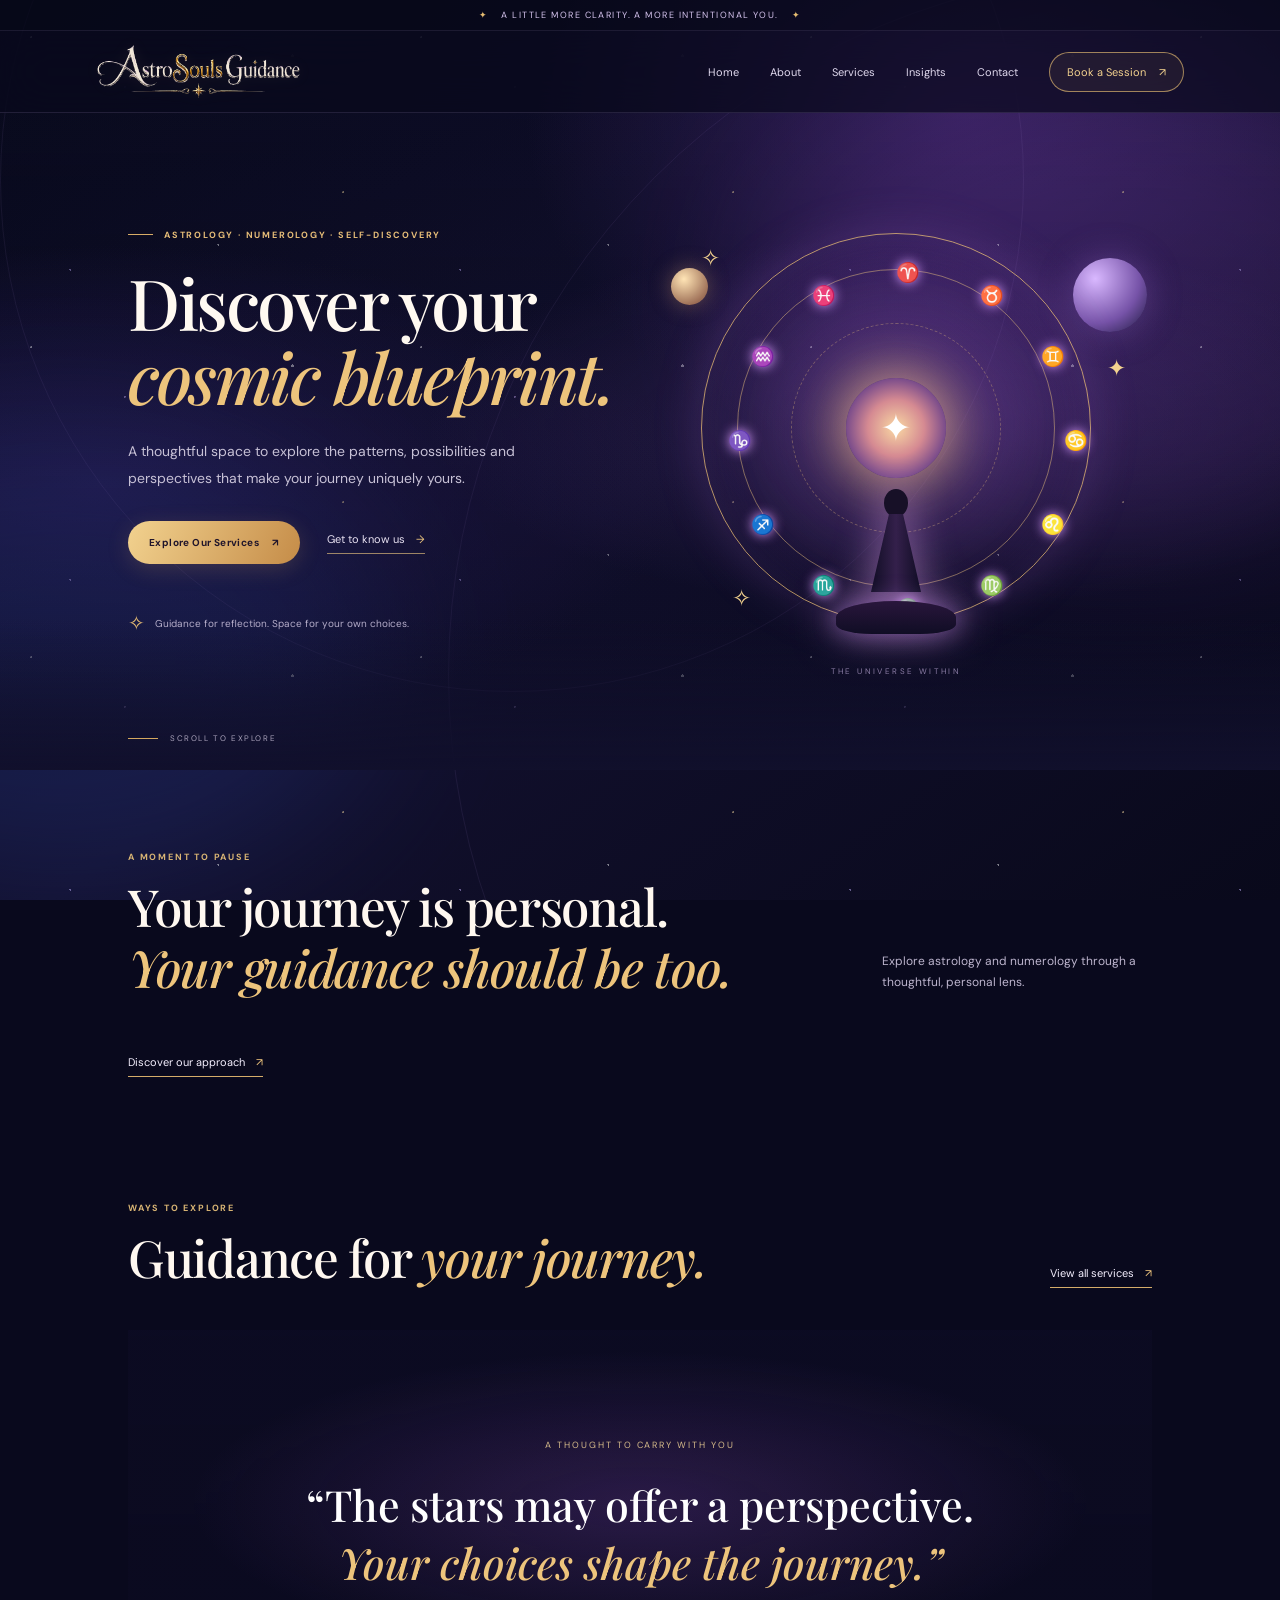
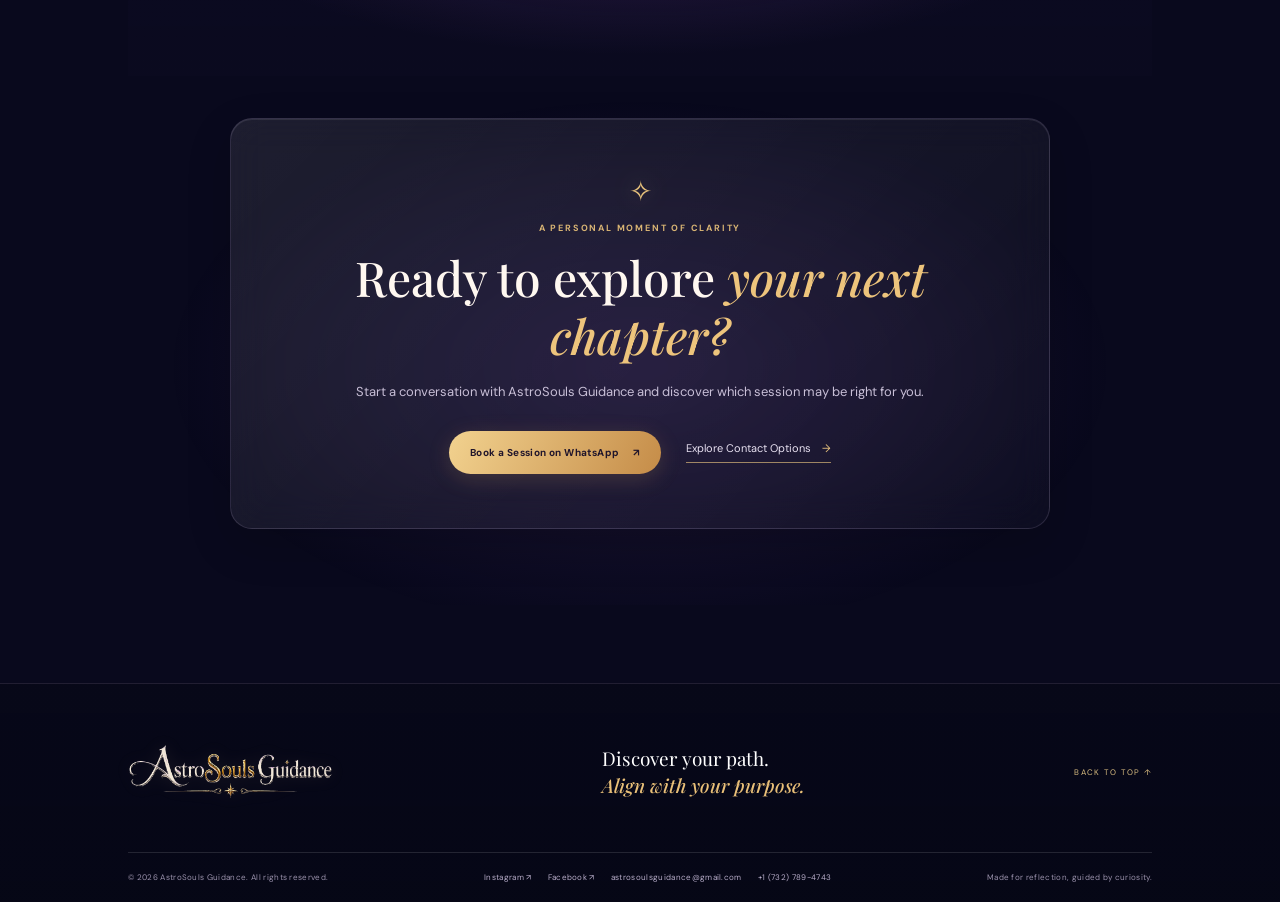
==== commit b94bc786: "Update index.html" ====
--- a/index.html
+++ b/index.html
@@ -1,33 +1,126 @@
-<!DOCTYPE html><html lang="en"><head><meta charset="UTF-8"><meta name="viewport" content="width=device-width, initial-scale=1.0"><meta name="theme-color" content="#09091d"><meta name="description" content="Explore astrology and numerology with AstroSouls Guidance."><title>Discover Your Cosmic Blueprint | AstroSouls Guidance</title><link rel="preconnect" href="https://fonts.googleapis.com"><link rel="preconnect" href="https://fonts.gstatic.com" crossorigin><link href="https://fonts.googleapis.com/css2?family=DM+Sans:wght@400;500;600;700&family=Playfair+Display:ital,wght@0,500;0,600;0,700;1,500;1,600&display=swap" rel="stylesheet"><link rel="stylesheet" href="styles.css"></head><body>
-<div class="cosmos-bg" aria-hidden="true"><div class="nebula nebula-one"></div><div class="nebula nebula-two"></div><div class="star-layer"></div><div class="bg-orbit bg-orbit-one"></div><div class="bg-orbit bg-orbit-two"></div><div class="ambient-particles"><i></i><i></i><i></i><i></i><i></i><i></i><i></i><i></i><i></i><i></i><i></i><i></i></div></div>
-<div class="announcement"><span>✦</span> A little more clarity. A more intentional you. <span>✦</span></div>
-<header class="site-header" id="top"><a class="brand" href="index.html" aria-label="AstroSouls Guidance home"><img src="assets/astrosouls-logo-header.png" alt="AstroSouls Guidance logo"></a><button class="menu-toggle" aria-label="Open navigation" aria-expanded="false"><span></span><span></span></button><nav class="main-nav" aria-label="Main navigation"><a href="index.html" class="active">Home</a><a href="about.html" class="">About</a><a href="services.html" class="">Services</a><a href="insights.html" class="">Insights</a><a href="contact.html" class="">Contact</a><a class="nav-cta" href="contact.html#contact">Book a Session <span>↗</span></a></nav></header>
-<main><section class="hero" id="home">
+<!DOCTYPE html>
+<html lang="en">
+
+<head>
+  <meta charset="UTF-8">
+  <meta name="viewport" content="width=device-width, initial-scale=1.0">
+  <meta name="theme-color" content="#09091d">
+  <meta name="description" content="Explore astrology and numerology with AstroSouls Guidance.">
+  <title>Discover Your Cosmic Blueprint | AstroSouls Guidance</title>
+  <link rel="preconnect" href="https://fonts.googleapis.com">
+  <link rel="preconnect" href="https://fonts.gstatic.com" crossorigin>
+  <link
+    href="https://fonts.googleapis.com/css2?family=DM+Sans:wght@400;500;600;700&family=Playfair+Display:ital,wght@0,500;0,600;0,700;1,500;1,600&display=swap"
+    rel="stylesheet">
+  <link rel="stylesheet" href="styles.css">
+</head>
+
+<body>
+  <div class="cosmos-bg" aria-hidden="true">
+    <div class="nebula nebula-one"></div>
+    <div class="nebula nebula-two"></div>
+    <div class="star-layer"></div>
+    <div class="bg-orbit bg-orbit-one"></div>
+    <div class="bg-orbit bg-orbit-two"></div>
+    <div class="ambient-particles"><i></i><i></i><i></i><i></i><i></i><i></i><i></i><i></i><i></i><i></i><i></i><i></i>
+    </div>
+  </div>
+  <div class="announcement"><span>✦</span> A little more clarity. A more intentional you. <span>✦</span></div>
+  <header class="site-header" id="top"><a class="brand" href="index.html" aria-label="AstroSouls Guidance home"><img
+        src="assets/astrosouls-logo-header.png" alt="AstroSouls Guidance logo"></a><button class="menu-toggle"
+      aria-label="Open navigation" aria-expanded="false"><span></span><span></span></button>
+    <nav class="main-nav" aria-label="Main navigation"><a href="index.html" class="active">Home</a><a href="about.html"
+        class="">About</a><a href="services.html" class="">Services</a><a href="insights.html" class="">Insights</a><a
+        href="contact.html" class="">Contact</a><a class="nav-cta" href="contact.html#contact">Book a Session
+        <span>↗</span></a></nav>
+  </header>
+  <main>
+    <section class="hero" id="home">
       <div class="hero-copy reveal">
         <p class="eyebrow"><span></span> ASTROLOGY · NUMEROLOGY · SELF-DISCOVERY</p>
         <h1>Discover your<br><em>cosmic blueprint.</em></h1>
-        <p class="hero-description">A thoughtful space to explore the patterns, possibilities and perspectives that make your journey uniquely yours.</p>
-        <div class="hero-actions"><a class="button button-gold" href="#services">Explore Our Services <b>↗</b></a><a class="text-link" href="#about">Get to know us <span>→</span></a></div>
+        <p class="hero-description">A thoughtful space to explore the patterns, possibilities and perspectives that make
+          your journey uniquely yours.</p>
+        <div class="hero-actions"><a class="button button-gold" href="#services">Explore Our Services <b>↗</b></a><a
+            class="text-link" href="#about">Get to know us <span>→</span></a></div>
         <div class="hero-note"><span>✧</span> Guidance for reflection. Space for your own choices.</div>
       </div>
       <div class="hero-visual reveal" aria-label="Decorative celestial zodiac illustration">
-        <div class="hero-halo"></div><div class="hero-planet planet-large"></div><div class="hero-planet planet-small"></div>
-        <div class="zodiac-wheel"><div class="wheel-inner"><span>♈</span><span>♉</span><span>♊</span><span>♋</span><span>♌</span><span>♍</span><span>♎</span><span>♏</span><span>♐</span><span>♑</span><span>♒</span><span>♓</span></div><div class="wheel-core">✦</div></div>
-        <div class="meditating-silhouette"><div class="figure-head"></div><div class="figure-body"></div><div class="figure-base"></div></div>
-        <span class="visual-star visual-star-one">✧</span><span class="visual-star visual-star-two">✦</span><span class="visual-star visual-star-three">✧</span>
+        <div class="hero-halo"></div>
+        <div class="hero-planet planet-large"></div>
+        <div class="hero-planet planet-small"></div>
+        <div class="zodiac-wheel">
+          <div class="wheel-inner">
+            <span>♈</span><span>♉</span><span>♊</span><span>♋</span><span>♌</span><span>♍</span><span>♎</span><span>♏</span><span>♐</span><span>♑</span><span>♒</span><span>♓</span>
+          </div>
+          <div class="wheel-core">✦</div>
+        </div>
+        <div class="meditating-silhouette">
+          <div class="figure-head"></div>
+          <div class="figure-body"></div>
+          <div class="figure-base"></div>
+        </div>
+        <span class="visual-star visual-star-one">✧</span><span class="visual-star visual-star-two">✦</span><span
+          class="visual-star visual-star-three">✧</span>
         <div class="visual-caption">THE UNIVERSE WITHIN</div>
       </div>
       <a class="scroll-cue" href="#about"><span></span> SCROLL TO EXPLORE</a>
-    </section><section class="home-welcome section-wrap"><div class="section-heading reveal"><div><p class="section-kicker">A MOMENT TO PAUSE</p><h2>Your journey is personal.<br><em>Your guidance should be too.</em></h2></div><p>Explore astrology and numerology through a thoughtful, personal lens.</p></div><a class="underlined-link" href="about.html">Discover our approach <span>↗</span></a></section><section class="home-services section-wrap"><div class="section-heading reveal"><div><p class="section-kicker">WAYS TO EXPLORE</p><h2>Guidance for <em>your journey.</em></h2></div><a class="underlined-link" href="services.html">View all services <span>↗</span></a></div><div class="home-service-links"><a class="glass-panel" href="services.html"><span>☼</span><strong>Birth Chart Reading</strong><i>↗</i></a><a class="glass-panel" href="services.html"><span>✧</span><strong>Numerology Insights</strong><i>↗</i></a><a class="glass-panel" href="services.html"><span>☾</span><strong>Personal Guidance</strong><i>↗</i></a></div></section><section class="quote-band home-quote"><p class="quote-label">A THOUGHT TO CARRY WITH YOU</p><h2>“The stars may offer a perspective.<br><em>Your choices shape the journey.”</em></h2></section><section class="booking-cta section-wrap" id="book-session">
-  <div class="booking-cta-inner glass-panel reveal">
-    <div class="booking-ornament" aria-hidden="true">✧</div>
-    <p class="section-kicker">A PERSONAL MOMENT OF CLARITY</p>
-    <h2>Ready to explore <em>your next chapter?</em></h2>
-    <p>Start a conversation with AstroSouls Guidance and discover which session may be right for you.</p>
-    <div class="booking-actions">
-      <a class="button button-gold" href="https://wa.me/17327894743?text=Hello%20AstroSouls%20Guidance%2C%20I%27d%20like%20to%20book%20a%20session." target="_blank" rel="noopener noreferrer">Book a Session on WhatsApp <b>↗</b></a>
-      <a class="text-link" href="contact.html#contact">Explore Contact Options <span>→</span></a>
+    </section>
+    <section class="home-welcome section-wrap">
+      <div class="section-heading reveal">
+        <div>
+          <p class="section-kicker">A MOMENT TO PAUSE</p>
+          <h2>Your journey is personal.<br><em>Your guidance should be too.</em></h2>
+        </div>
+        <p>Explore astrology and numerology through a thoughtful, personal lens.</p>
+      </div><a class="underlined-link" href="about.html">Discover our approach <span>↗</span></a>
+    </section>
+    <section class="home-services section-wrap">
+      <div class="section-heading reveal">
+        <div>
+          <p class="section-kicker">WAYS TO EXPLORE</p>
+          <h2>Guidance for <em>your journey.</em></h2>
+        </div><a class="underlined-link" href="services.html">View all services <span>↗</span></a>
+      </div>
+      <!-- <div class="home-service-links"><a class="glass-panel" href="services.html"><span>☼</span><strong>Birth Chart
+            Reading</strong><i>↗</i></a><a class="glass-panel" href="services.html"><span>✧</span><strong>Numerology
+            Insights</strong><i>↗</i></a><a class="glass-panel" href="services.html"><span>☾</span><strong>Personal
+            Guidance</strong><i>↗</i></a></div>
+    </section> -->
+    <section class="quote-band home-quote">
+      <p class="quote-label">A THOUGHT TO CARRY WITH YOU</p>
+      <h2>“The stars may offer a perspective.<br><em>Your choices shape the journey.”</em></h2>
+    </section>
+    <section class="booking-cta section-wrap" id="book-session">
+      <div class="booking-cta-inner glass-panel reveal">
+        <div class="booking-ornament" aria-hidden="true">✧</div>
+        <p class="section-kicker">A PERSONAL MOMENT OF CLARITY</p>
+        <h2>Ready to explore <em>your next chapter?</em></h2>
+        <p>Start a conversation with AstroSouls Guidance and discover which session may be right for you.</p>
+        <div class="booking-actions">
+          <a class="button button-gold"
+            href="https://wa.me/17327894743?text=Hello%20AstroSouls%20Guidance%2C%20I%27d%20like%20to%20book%20a%20session."
+            target="_blank" rel="noopener noreferrer">Book a Session on WhatsApp <b>↗</b></a>
+          <a class="text-link" href="contact.html#contact">Explore Contact Options <span>→</span></a>
+        </div>
+      </div>
+    </section>
+  </main>
+  <footer class="site-footer">
+    <div class="footer-top"><a class="footer-brand" href="index.html"><img src="assets/astrosouls-logo-header.png"
+          alt="AstroSouls Guidance"></a>
+      <p>Discover your path.<br><em>Align with your purpose.</em></p><a class="back-top" href="#top">BACK TO TOP ↑</a>
     </div>
-  </div>
-</section></main>
-<footer class="site-footer"><div class="footer-top"><a class="footer-brand" href="index.html"><img src="assets/astrosouls-logo-header.png" alt="AstroSouls Guidance"></a><p>Discover your path.<br><em>Align with your purpose.</em></p><a class="back-top" href="#top">BACK TO TOP ↑</a></div><div class="footer-bottom"><span>© <span id="year"></span> AstroSouls Guidance. All rights reserved.</span><div class="footer-socials"><a href="https://www.instagram.com/astrosoulsguidance/" target="_blank" rel="noopener noreferrer">Instagram ↗</a><a href="https://www.facebook.com/p/AstroSouls-Guidance-61570780328437/" target="_blank" rel="noopener noreferrer">Facebook ↗</a><a href="mailto:astrosoulsguidance@gmail.com">astrosoulsguidance@gmail.com</a><a href="tel:+17327894743">+1 (732) 789-4743</a></div><span>Made for reflection, guided by curiosity.</span></div></footer><script src="script.js"></script></body></html>+    <div class="footer-bottom"><span>© <span id="year"></span> AstroSouls Guidance. All rights reserved.</span>
+      <div class="footer-socials"><a href="https://www.instagram.com/astrosoulsguidance/" target="_blank"
+          rel="noopener noreferrer">Instagram ↗</a><a
+          href="https://www.facebook.com/p/AstroSouls-Guidance-61570780328437/" target="_blank"
+          rel="noopener noreferrer">Facebook ↗</a><a
+          href="mailto:astrosoulsguidance@gmail.com">astrosoulsguidance@gmail.com</a><a href="tel:+17327894743">+1 (732)
+          789-4743</a></div><span>Made for reflection, guided by curiosity.</span>
+    </div>
+  </footer>
+  <script src="script.js"></script>
+</body>
+
+</html>
